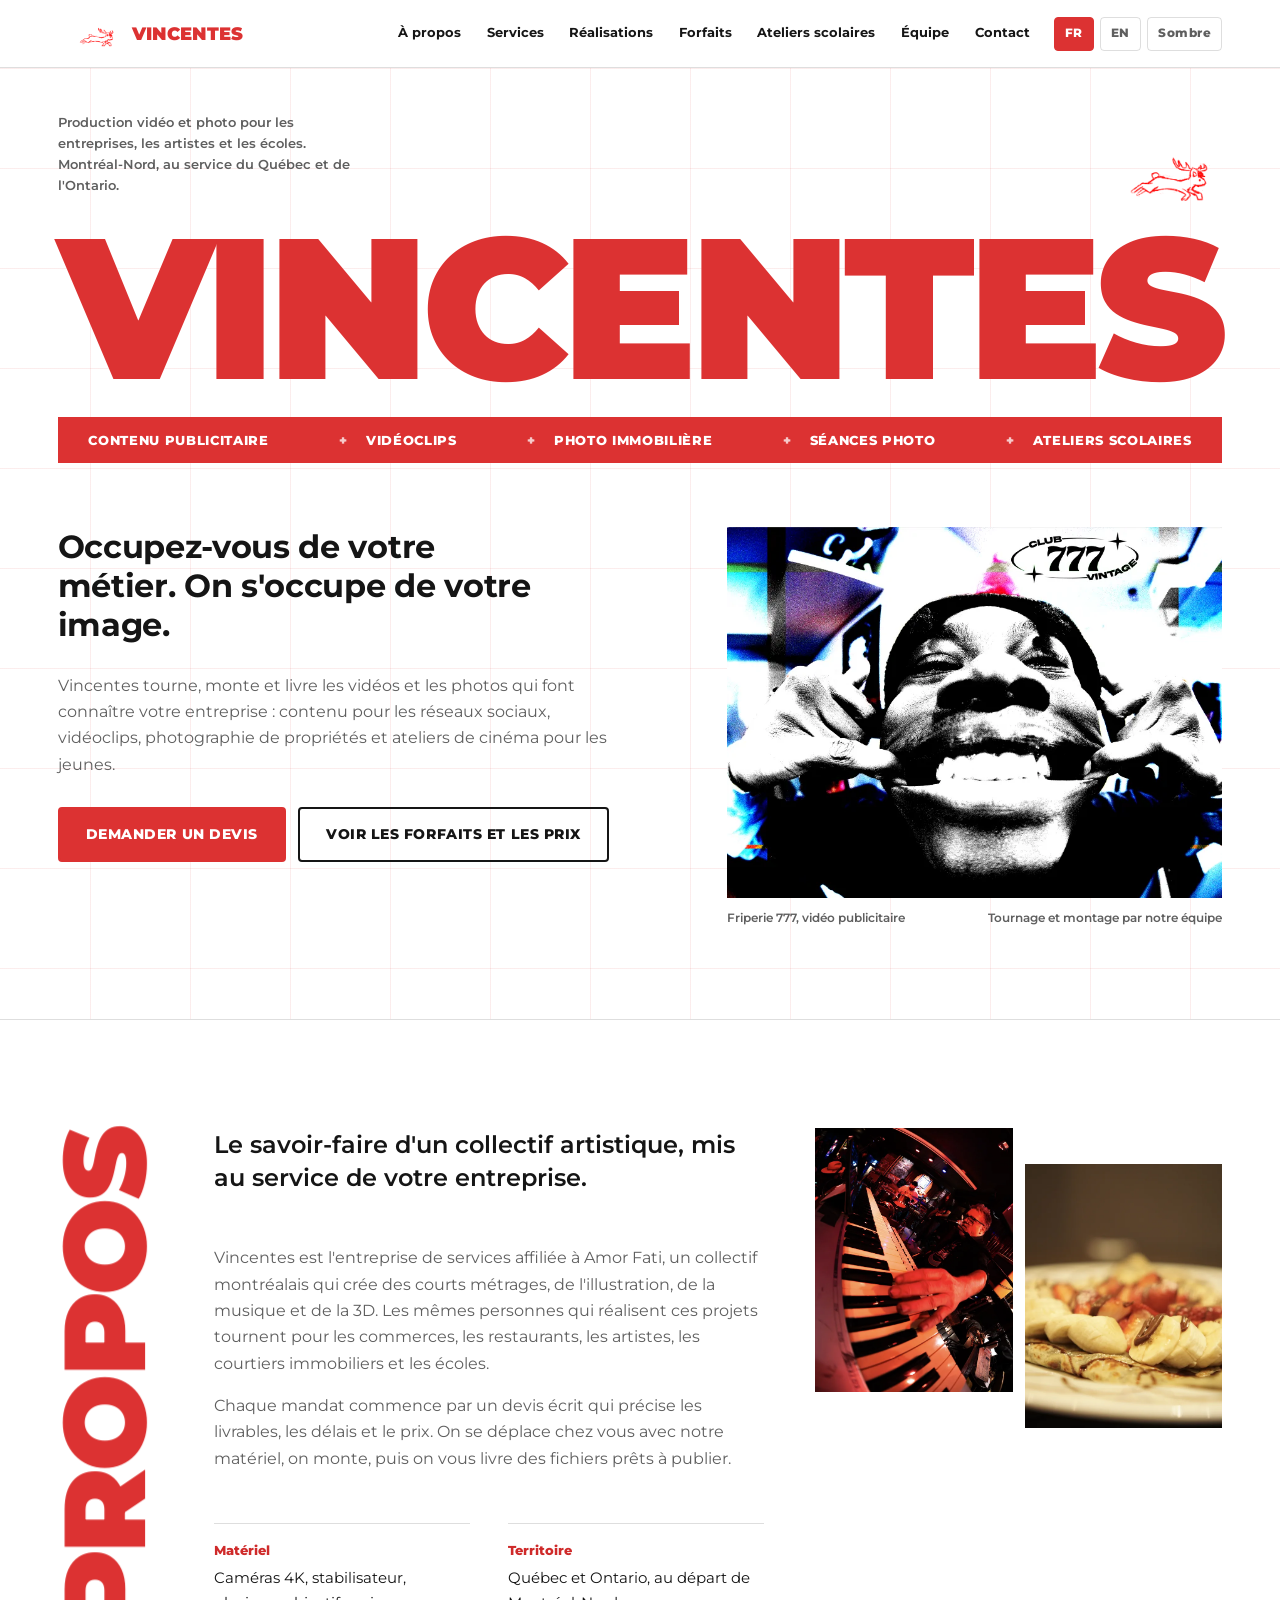
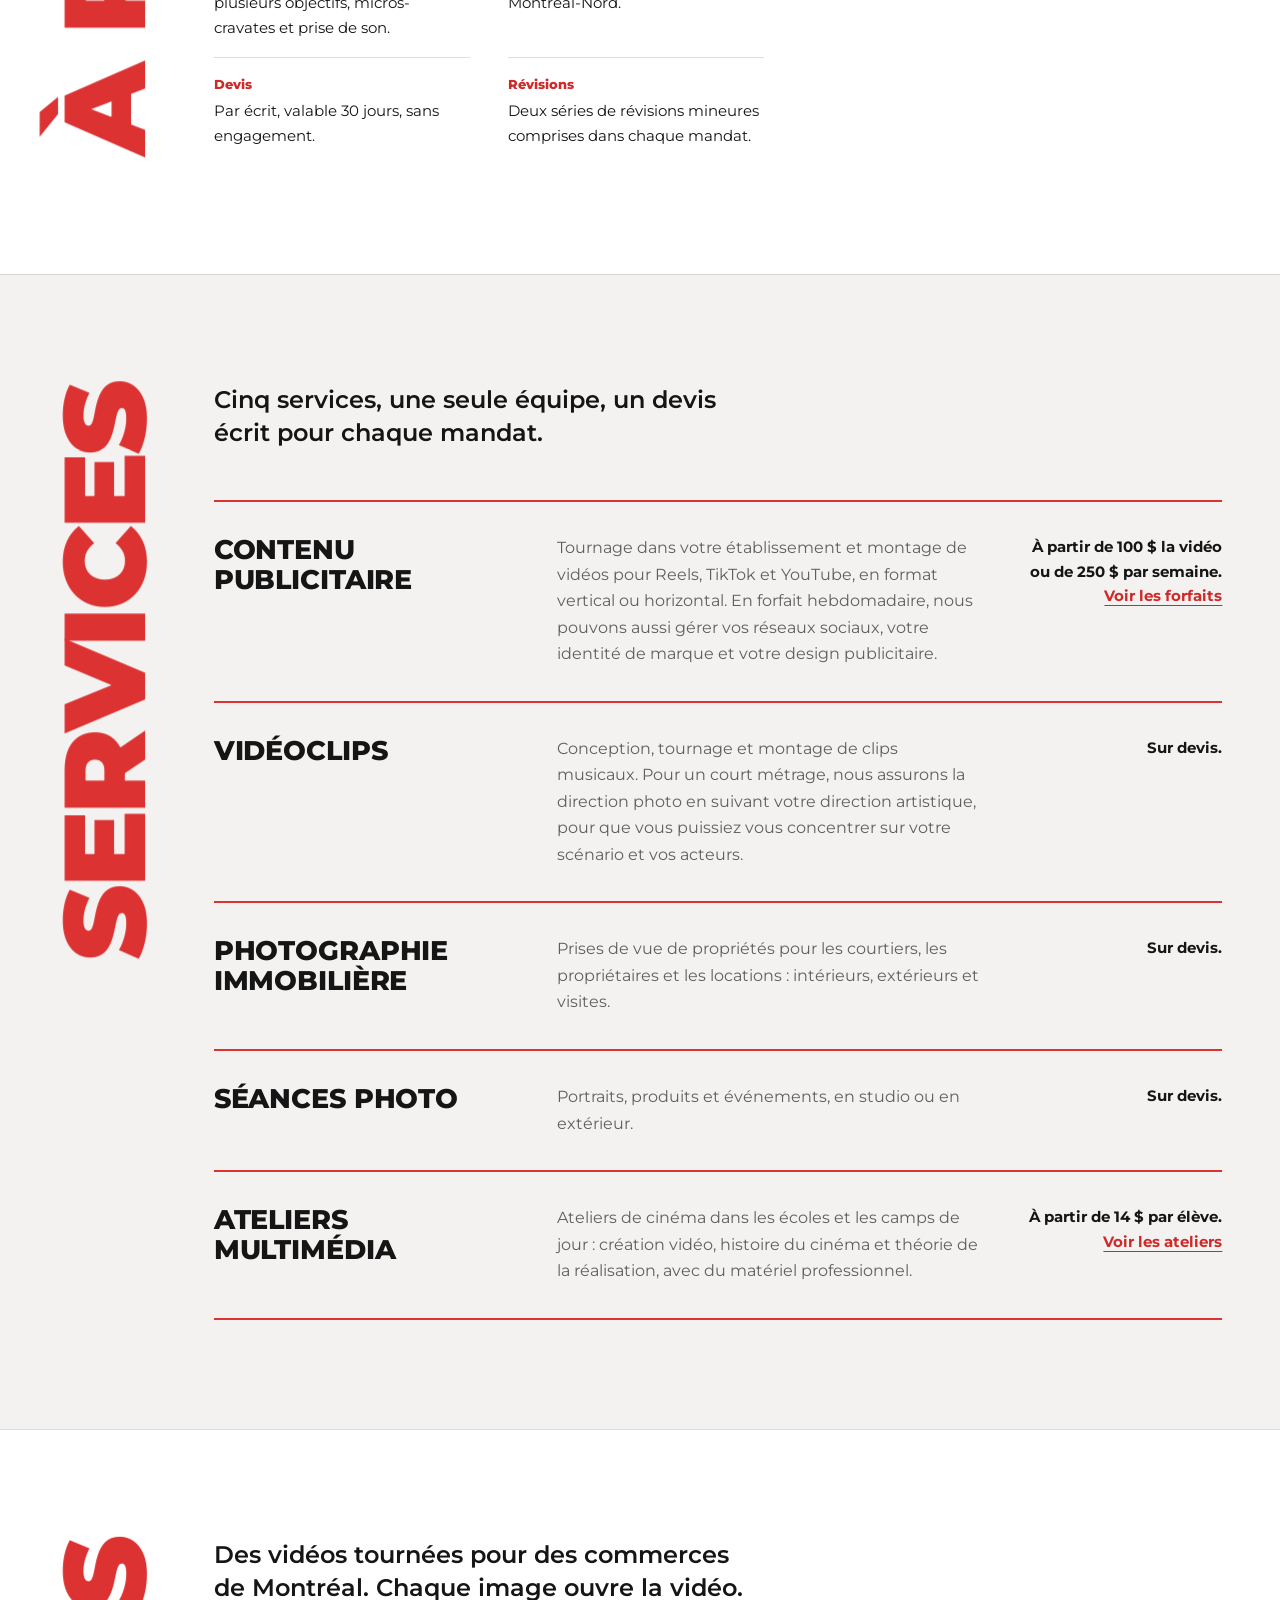
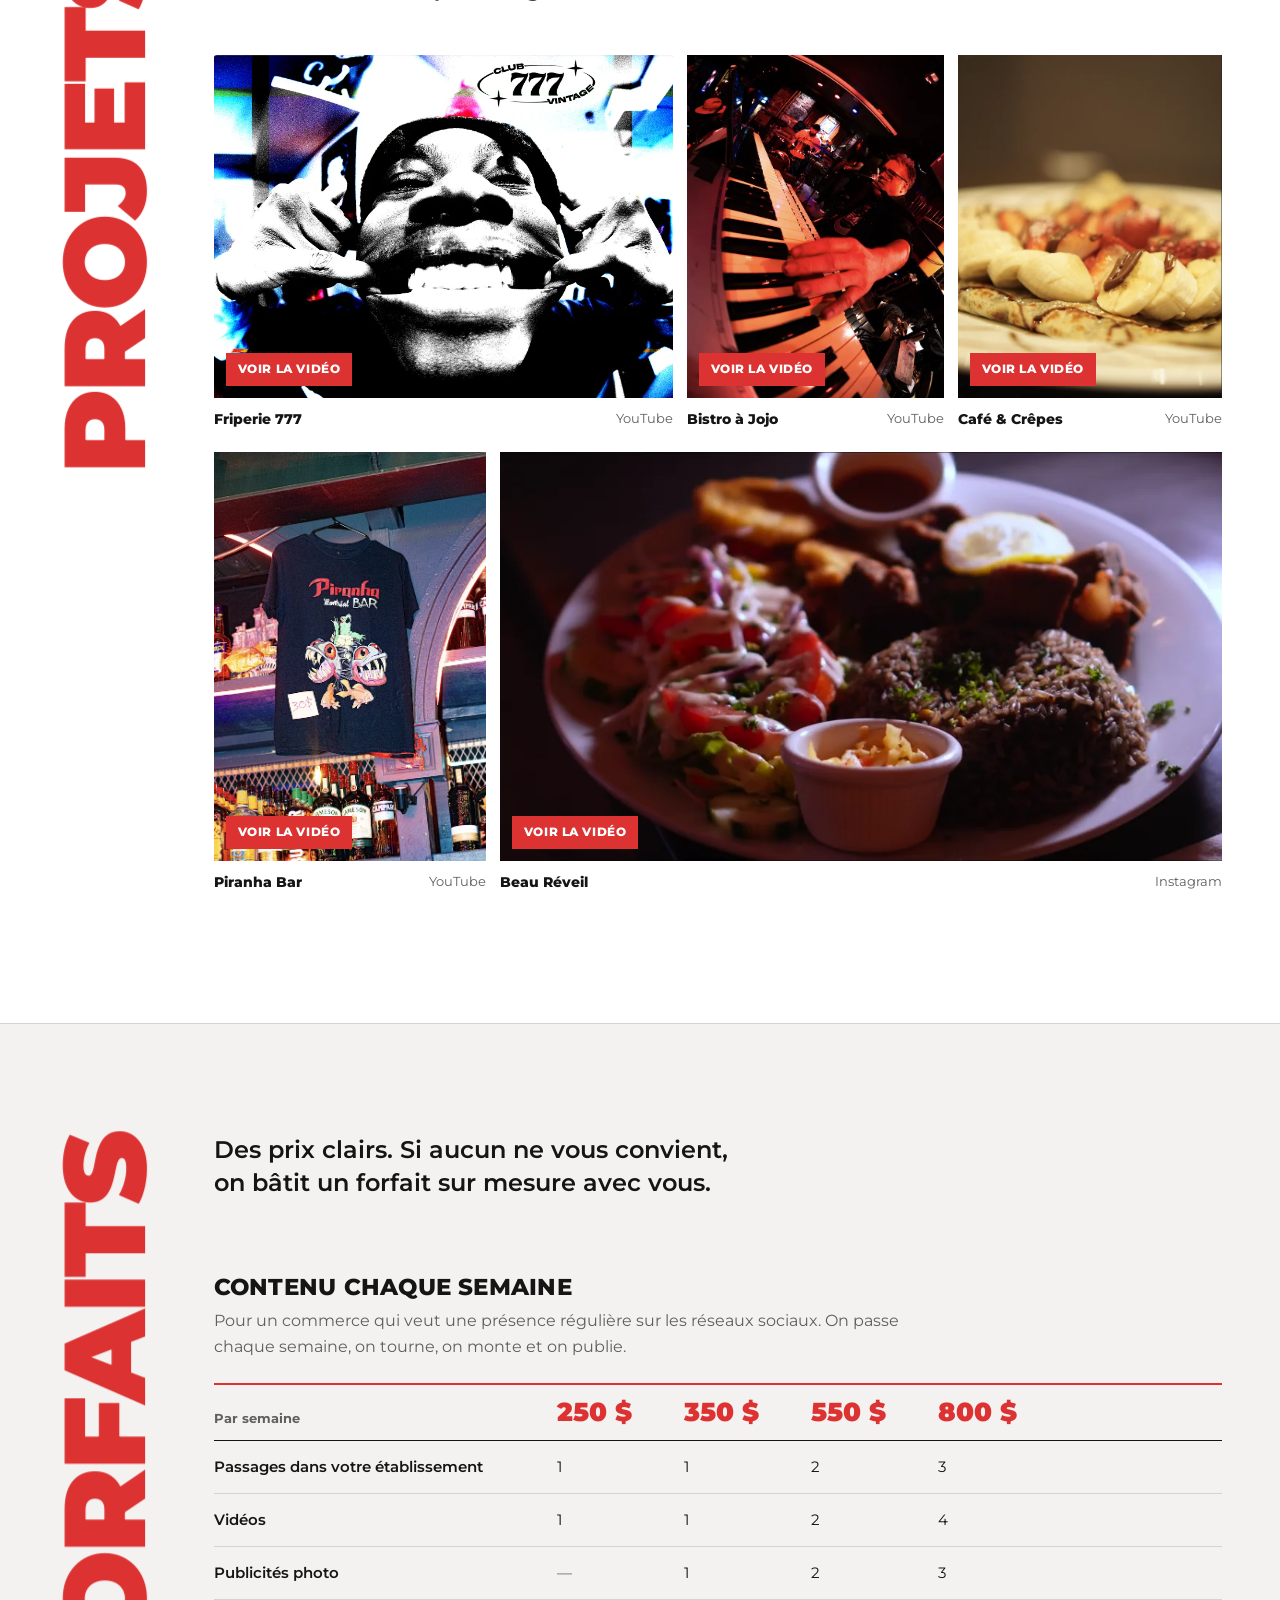
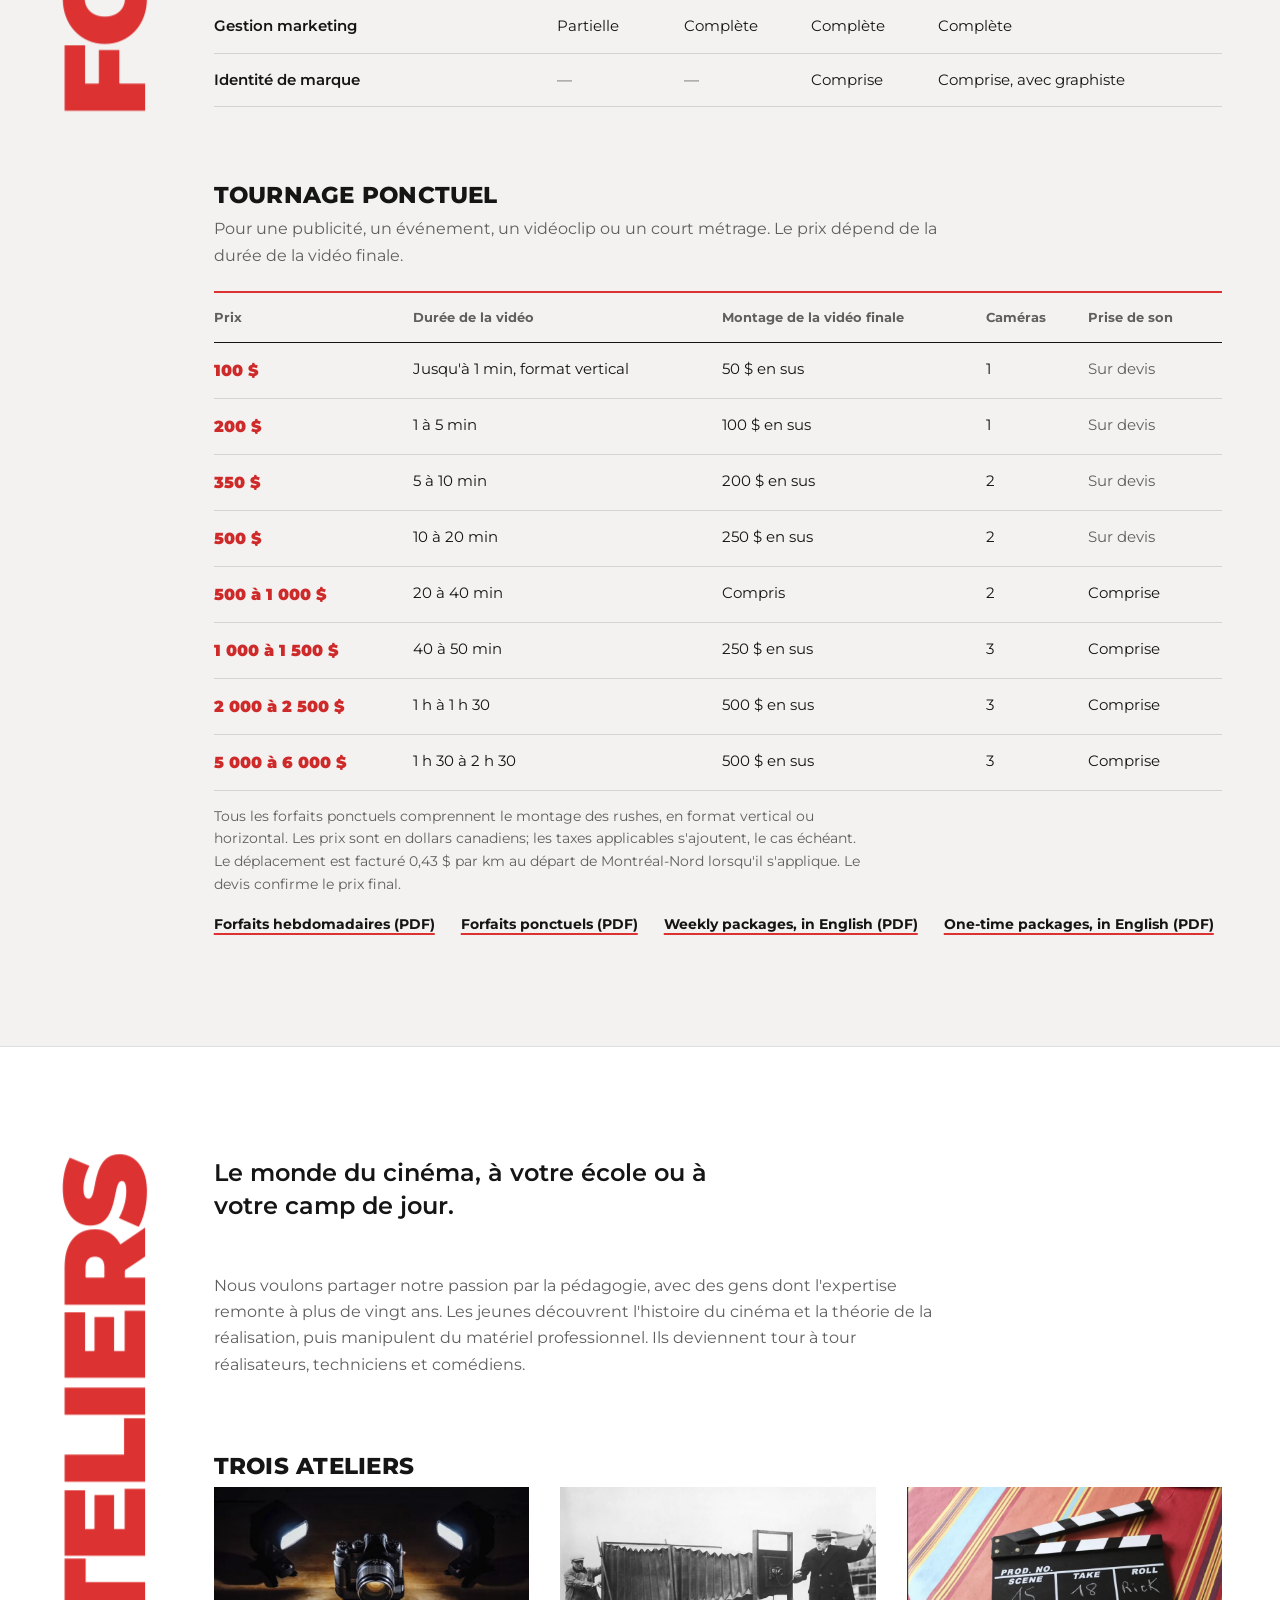
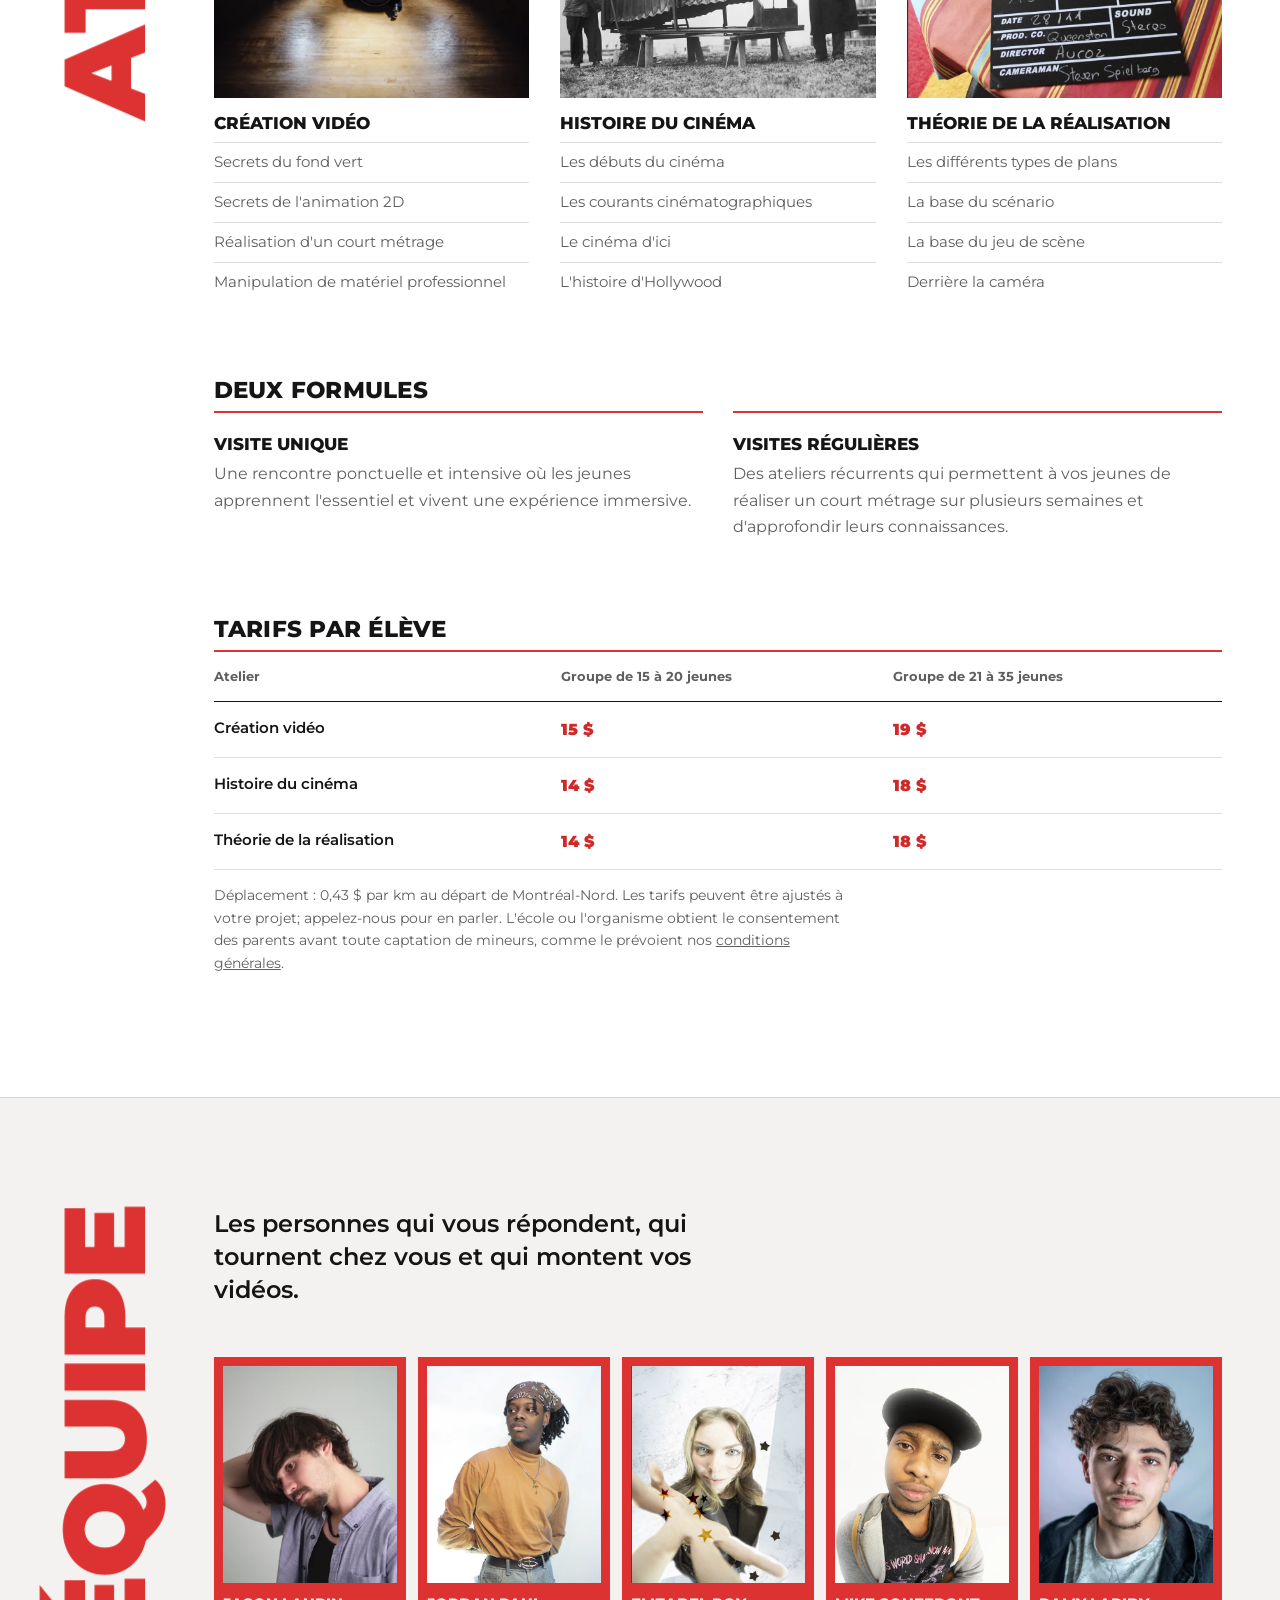
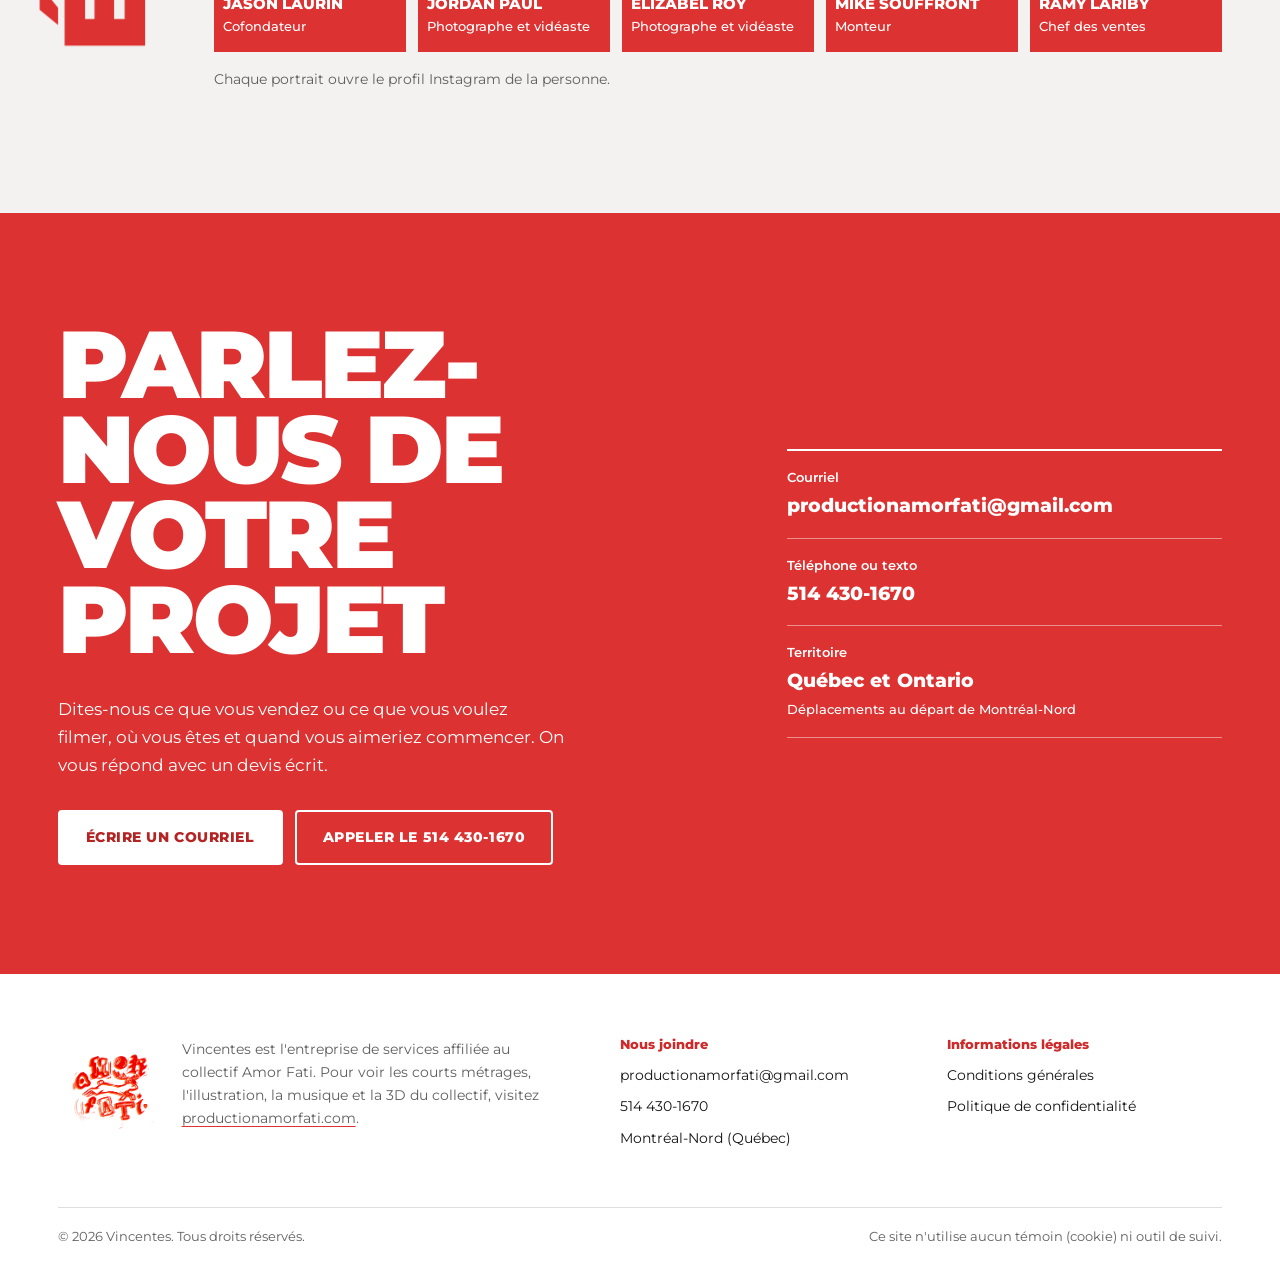
==== index.html @ 8f584259 "Site Vincentes : première version Co-Authored-By: Claude Sonnet 5 <noreply@anthropic.com> Claude-Ses" ====
<!DOCTYPE html>
<html lang="fr-CA">
<head>
    <meta charset="UTF-8">
    <meta name="viewport" content="width=device-width, initial-scale=1">
    <title data-en="Vincentes | Video and photo production for businesses and schools — Montréal">Vincentes | Production vidéo et photo pour entreprises et écoles — Montréal</title>
    <meta name="description" content="Vincentes produit du contenu publicitaire, des vidéoclips, de la photographie immobilière, des séances photo et des ateliers multimédia pour les écoles. Entreprise de services affiliée au collectif Amor Fati, à Montréal.">
    <meta name="author" content="Vincentes">
    <meta name="robots" content="index, follow">
    <meta name="theme-color" content="#dc3232">

    <!-- Aperçu lors des partages. À FAIRE une fois le domaine choisi : remplacer
         les chemins relatifs ci-dessous par des adresses complètes (https://votre-domaine/...)
         et ajouter <link rel="canonical">. -->
    <meta property="og:type" content="website">
    <meta property="og:site_name" content="Vincentes">
    <meta property="og:locale" content="fr_CA">
    <meta property="og:locale:alternate" content="en_CA">
    <meta property="og:title" content="Vincentes | Production vidéo et photo pour entreprises et écoles — Montréal">
    <meta property="og:description" content="Vincentes produit du contenu publicitaire, des vidéoclips, de la photographie immobilière, des séances photo et des ateliers multimédia pour les écoles. Entreprise de services affiliée au collectif Amor Fati, à Montréal.">
    <meta property="og:image" content="assets/img/og-vincentes.png">
    <meta property="og:image:width" content="1200">
    <meta property="og:image:height" content="630">
    <meta name="twitter:card" content="summary_large_image">

    <link rel="icon" type="image/png" href="assets/img/favicon.png">
    <link rel="apple-touch-icon" href="assets/img/apple-touch-icon.png">
    <link rel="stylesheet" href="assets/css/style.css">
    <script src="assets/js/main.js"></script>
    <script type="application/ld+json">
    {
      "@context": "https://schema.org",
      "@type": "LocalBusiness",
      "name": "Vincentes",
      "description": "Production vidéo et photo pour les entreprises, les artistes et les écoles : contenu publicitaire, vidéoclips, photographie immobilière, séances photo et ateliers multimédia.",
      "email": "productionamorfati@gmail.com",
      "telephone": "+1-514-430-1670",
      "address": { "@type": "PostalAddress", "addressLocality": "Montréal-Nord", "addressRegion": "QC", "addressCountry": "CA" },
      "areaServed": ["Québec", "Ontario"],
      "parentOrganization": { "@type": "Organization", "name": "Amor Fati", "url": "https://productionamorfati.com/" },
      "makesOffer": [
        { "@type": "Offer", "itemOffered": { "@type": "Service", "name": "Production de contenu publicitaire" } },
        { "@type": "Offer", "itemOffered": { "@type": "Service", "name": "Réalisation de vidéoclips" } },
        { "@type": "Offer", "itemOffered": { "@type": "Service", "name": "Photographie immobilière" } },
        { "@type": "Offer", "itemOffered": { "@type": "Service", "name": "Séances photo" } },
        { "@type": "Offer", "itemOffered": { "@type": "Service", "name": "Ateliers multimédia en milieu scolaire" } }
      ]
    }
    </script>
</head>
<body>
    <a class="skip" href="#contenu" data-en="Skip to content">Aller au contenu</a>

    <header class="site-header">
        <a class="brand" href="#accueil" aria-label="Vincentes — accueil">
            <img src="assets/img/jackalope.png" alt="" width="362" height="209">
            <span>Vincentes</span>
        </a>
        <nav class="site-nav" id="site-nav" aria-label="Navigation principale">
            <a href="#a-propos" data-en="About">À propos</a>
            <a href="#services" data-en="Services">Services</a>
            <a href="#projets" data-en="Work">Réalisations</a>
            <a href="#forfaits" data-en="Packages">Forfaits</a>
            <a href="#ateliers" data-en="School workshops">Ateliers scolaires</a>
            <a href="#equipe" data-en="Team">Équipe</a>
            <a href="#contact" data-en="Contact">Contact</a>
        </nav>
        <div class="tools">
            <button class="tool-btn" type="button" data-lang="fr" aria-pressed="true" aria-label="Français">FR</button>
            <button class="tool-btn" type="button" data-lang="en" aria-pressed="false" aria-label="English">EN</button>
            <button class="tool-btn" type="button" id="theme-btn" aria-pressed="false" data-en="Dark">Sombre</button>
            <button class="tool-btn menu-btn" type="button" id="menu-btn" aria-expanded="false" aria-controls="site-nav" data-en="Menu">Menu</button>
        </div>
    </header>

    <main id="contenu">

    <!-- ============================ ACCUEIL ============================ -->
    <section class="hero" id="accueil">
        <div class="hero-inner">
            <div class="hero-meta">
                <p data-en="Video and photo production for businesses, artists and schools. Montréal-Nord, serving Quebec and Ontario.">Production vidéo et photo pour les entreprises, les artistes et les écoles. Montréal-Nord, au service du Québec et de l'Ontario.</p>
                <img class="wordmark-jackalope" src="assets/img/jackalope.png" alt="" width="362" height="209" aria-hidden="true">
            </div>
            <h1 class="wordmark">Vincentes<span class="sr-only" data-en=" — video and photo production in Montréal"> — production vidéo et photo à Montréal</span></h1>
            <ul class="hero-strip on-red">
                <li><a href="#services" data-en="Ad content">Contenu publicitaire</a></li>
                <li><a href="#services" data-en="Music videos">Vidéoclips</a></li>
                <li><a href="#services" data-en="Real estate photo">Photo immobilière</a></li>
                <li><a href="#services" data-en="Photo shoots">Séances photo</a></li>
                <li><a href="#ateliers" data-en="School workshops">Ateliers scolaires</a></li>
            </ul>

            <div class="hero-body">
                <div>
                    <p class="lede" data-en="You run your business. We take care of how it looks.">Occupez-vous de votre métier. On s'occupe de votre image.</p>
                    <p class="hero-sub" data-en="Vincentes shoots, edits and delivers the videos and photos that get your business known: social media content, music videos, property photography and film workshops for young people.">Vincentes tourne, monte et livre les vidéos et les photos qui font connaître votre entreprise : contenu pour les réseaux sociaux, vidéoclips, photographie de propriétés et ateliers de cinéma pour les jeunes.</p>
                    <div class="actions">
                        <a class="btn" href="mailto:productionamorfati@gmail.com?subject=Demande%20de%20devis%20%E2%80%94%20Vincentes" data-en="Request a quote">Demander un devis</a>
                        <a class="btn ghost" href="#forfaits" data-en="See packages and prices">Voir les forfaits et les prix</a>
                    </div>
                </div>
                <figure class="hero-figure">
                    <img src="assets/img/clients/friperie-777.webp" alt="Image tirée de la vidéo tournée pour la Friperie 777 : un homme souriant en contre-plongée, traité en noir et blanc très contrasté" width="793" height="593">
                    <figcaption><span data-en="Friperie 777, ad video">Friperie 777, vidéo publicitaire</span><span data-en="Shot and edited by our team">Tournage et montage par notre équipe</span></figcaption>
                </figure>
            </div>
        </div>
    </section>

    <!-- ============================ À PROPOS ============================ -->
    <section class="band" id="a-propos">
        <div class="band-inner">
            <h2 class="rail-title" data-en="About">À propos</h2>
            <div class="band-content">
                <div class="about-grid">
                    <div>
                        <p class="band-intro" data-en="The service side of an art collective, working for your business.">Le savoir-faire d'un collectif artistique, mis au service de votre entreprise.</p>
                        <div class="prose">
                            <p data-en="Vincentes is the service company affiliated with Amor Fati, a Montréal collective that makes short films, illustration, music and 3D. The same people who direct those projects shoot for shops, restaurants, artists, real estate brokers and schools.">Vincentes est l'entreprise de services affiliée à Amor Fati, un collectif montréalais qui crée des courts métrages, de l'illustration, de la musique et de la 3D. Les mêmes personnes qui réalisent ces projets tournent pour les commerces, les restaurants, les artistes, les courtiers immobiliers et les écoles.</p>
                            <p data-en="Every job starts with a written quote that sets out the deliverables, the timeline and the price. We come to you with our own equipment, we edit, and we deliver files that are ready to publish.">Chaque mandat commence par un devis écrit qui précise les livrables, les délais et le prix. On se déplace chez vous avec notre matériel, on monte, puis on vous livre des fichiers prêts à publier.</p>
                        </div>
                        <dl class="facts">
                            <div><dt data-en="Equipment">Matériel</dt><dd data-en="4K cameras, gimbal stabilizer, a range of lenses, lavalier microphones and audio recording.">Caméras 4K, stabilisateur, plusieurs objectifs, micros-cravates et prise de son.</dd></div>
                            <div><dt data-en="Service area">Territoire</dt><dd data-en="Quebec and Ontario, travelling out of Montréal-Nord.">Québec et Ontario, au départ de Montréal-Nord.</dd></div>
                            <div><dt data-en="Quote">Devis</dt><dd data-en="In writing, valid for 30 days, with no obligation.">Par écrit, valable 30 jours, sans engagement.</dd></div>
                            <div><dt data-en="Revisions">Révisions</dt><dd data-en="Two rounds of minor revisions included in every job.">Deux séries de révisions mineures comprises dans chaque mandat.</dd></div>
                        </dl>
                    </div>
                    <div class="about-photos">
                        <img src="assets/img/clients/bistro-a-jojo.webp" alt="Pianiste en concert au Bistro à Jojo, photographié au grand-angle sous un éclairage rouge" width="663" height="885" loading="lazy">
                        <img src="assets/img/clients/cafe-et-crepes.webp" alt="Crêpe aux fraises et aux bananes servie chez Café et Crêpes" width="667" height="864" loading="lazy">
                    </div>
                </div>
            </div>
        </div>
    </section>

    <!-- ============================ SERVICES ============================ -->
    <section class="band tinted" id="services">
        <div class="band-inner">
            <h2 class="rail-title" data-en="Services">Services</h2>
            <div class="band-content">
                <p class="band-intro" data-en="Five services, one team, one written quote per job.">Cinq services, une seule équipe, un devis écrit pour chaque mandat.</p>
                <ul class="service-list">
                    <li class="service">
                        <h3 data-en="Ad content">Contenu publicitaire</h3>
                        <p data-en="We shoot in your business and edit videos for Reels, TikTok and YouTube, in vertical or horizontal format. With a weekly package, we can also manage your social media, your brand identity and your ad design.">Tournage dans votre établissement et montage de vidéos pour Reels, TikTok et YouTube, en format vertical ou horizontal. En forfait hebdomadaire, nous pouvons aussi gérer vos réseaux sociaux, votre identité de marque et votre design publicitaire.</p>
                        <p class="price"><span data-en="From $100 per video or $250 per week.">À partir de 100 $ la vidéo ou de 250 $ par semaine.</span><br><a href="#forfaits" data-en="See packages">Voir les forfaits</a></p>
                    </li>
                    <li class="service">
                        <h3 data-en="Music videos">Vidéoclips</h3>
                        <p data-en="Concept, shooting and editing of music videos. For a short film, we handle the cinematography and follow your artistic direction, so you can focus on your script and your actors.">Conception, tournage et montage de clips musicaux. Pour un court métrage, nous assurons la direction photo en suivant votre direction artistique, pour que vous puissiez vous concentrer sur votre scénario et vos acteurs.</p>
                        <p class="price" data-en="By quote.">Sur devis.</p>
                    </li>
                    <li class="service">
                        <h3 data-en="Real estate photography">Photographie immobilière</h3>
                        <p data-en="Photos of properties for brokers, owners and rentals: interiors, exteriors and walkthroughs.">Prises de vue de propriétés pour les courtiers, les propriétaires et les locations : intérieurs, extérieurs et visites.</p>
                        <p class="price" data-en="By quote.">Sur devis.</p>
                    </li>
                    <li class="service">
                        <h3 data-en="Photo shoots">Séances photo</h3>
                        <p data-en="Portraits, products and events, in a studio or outdoors.">Portraits, produits et événements, en studio ou en extérieur.</p>
                        <p class="price" data-en="By quote.">Sur devis.</p>
                    </li>
                    <li class="service">
                        <h3 data-en="Multimedia workshops">Ateliers multimédia</h3>
                        <p data-en="Film workshops in schools and day camps: video creation, film history and directing theory, with professional equipment.">Ateliers de cinéma dans les écoles et les camps de jour : création vidéo, histoire du cinéma et théorie de la réalisation, avec du matériel professionnel.</p>
                        <p class="price"><span data-en="From $14 per student.">À partir de 14 $ par élève.</span><br><a href="#ateliers" data-en="See workshops">Voir les ateliers</a></p>
                    </li>
                </ul>
            </div>
        </div>
    </section>

    <!-- ============================ RÉALISATIONS ============================ -->
    <section class="band" id="projets">
        <div class="band-inner">
            <h2 class="rail-title" data-en="Work">Projets</h2>
            <div class="band-content">
                <p class="band-intro" data-en="Videos shot for Montréal businesses. Each image opens the video.">Des vidéos tournées pour des commerces de Montréal. Chaque image ouvre la vidéo.</p>
                <div class="work-row">
                    <a class="work wide" style="--ar:1.337" href="https://www.youtube.com/shorts/ZappL48qgbQ" target="_blank" rel="noopener">
                        <div class="work-img"><img src="assets/img/clients/friperie-777.webp" alt="Friperie 777 : portrait en contre-plongée, noir et blanc contrasté" loading="lazy"><span class="work-play" data-en="Watch the video">Voir la vidéo</span></div>
                        <div class="work-cap"><strong>Friperie 777</strong><span>YouTube</span></div>
                    </a>
                    <a class="work" style="--ar:0.749" href="https://www.youtube.com/shorts/lZZNtsFhsY4" target="_blank" rel="noopener">
                        <div class="work-img"><img src="assets/img/clients/bistro-a-jojo.webp" alt="Bistro à Jojo : pianiste sur scène" loading="lazy"><span class="work-play" data-en="Watch the video">Voir la vidéo</span></div>
                        <div class="work-cap"><strong>Bistro à Jojo</strong><span>YouTube</span></div>
                    </a>
                    <a class="work" style="--ar:0.772" href="https://www.youtube.com/watch?v=5gc4kjuLFOo" target="_blank" rel="noopener">
                        <div class="work-img"><img src="assets/img/clients/cafe-et-crepes.webp" alt="Café et Crêpes : crêpe aux fruits" loading="lazy"><span class="work-play" data-en="Watch the video">Voir la vidéo</span></div>
                        <div class="work-cap"><strong>Café &amp; Crêpes</strong><span>YouTube</span></div>
                    </a>
                </div>
                <div class="work-row">
                    <a class="work" style="--ar:0.666" href="https://www.youtube.com/shorts/1hRdDMp_rv4" target="_blank" rel="noopener">
                        <div class="work-img"><img src="assets/img/clients/piranha-bar.webp" alt="Piranha Bar : t-shirt du bar suspendu au-dessus des bouteilles" loading="lazy"><span class="work-play" data-en="Watch the video">Voir la vidéo</span></div>
                        <div class="work-cap"><strong>Piranha Bar</strong><span>YouTube</span></div>
                    </a>
                    <a class="work" style="--ar:1.769" href="https://www.instagram.com/reel/DYiwM9euzUq/" target="_blank" rel="noopener">
                        <div class="work-img"><img src="assets/img/clients/beau-reveil.webp" alt="Beau Réveil : assiette de déjeuner garnie" loading="lazy"><span class="work-play" data-en="Watch the video">Voir la vidéo</span></div>
                        <div class="work-cap"><strong>Beau Réveil</strong><span>Instagram</span></div>
                    </a>
                </div>
            </div>
        </div>
    </section>

    <!-- ============================ FORFAITS ============================ -->
    <section class="band tinted" id="forfaits">
        <div class="band-inner">
            <h2 class="rail-title" data-en="Packages">Forfaits</h2>
            <div class="band-content">
                <p class="band-intro" data-en="Clear prices. If none of these fits, we build a custom package with you.">Des prix clairs. Si aucun ne vous convient, on bâtit un forfait sur mesure avec vous.</p>

                <h3 class="sub-title" data-en="Weekly content">Contenu chaque semaine</h3>
                <p class="sub-lead" data-en="For a business that wants a steady presence on social media. We come by every week, shoot, edit and publish.">Pour un commerce qui veut une présence régulière sur les réseaux sociaux. On passe chaque semaine, on tourne, on monte et on publie.</p>
                <div class="table-wrap" tabindex="0" role="region" aria-label="Forfaits hebdomadaires">
                    <table class="plans">
                        <thead>
                            <tr>
                                <th scope="col" data-en="Per week">Par semaine</th>
                                <th scope="col">250 $</th>
                                <th scope="col">350 $</th>
                                <th scope="col">550 $</th>
                                <th scope="col">800 $</th>
                            </tr>
                        </thead>
                        <tbody>
                            <tr><th scope="row" data-en="Visits to your business">Passages dans votre établissement</th><td>1</td><td>1</td><td>2</td><td>3</td></tr>
                            <tr><th scope="row" data-en="Videos">Vidéos</th><td>1</td><td>1</td><td>2</td><td>4</td></tr>
                            <tr><th scope="row" data-en="Photo ads">Publicités photo</th><td class="none">—</td><td>1</td><td>2</td><td>3</td></tr>
                            <tr><th scope="row" data-en="Marketing management">Gestion marketing</th><td data-en="Partial">Partielle</td><td data-en="Full">Complète</td><td data-en="Full">Complète</td><td data-en="Full">Complète</td></tr>
                            <tr><th scope="row" data-en="Brand identity">Identité de marque</th><td class="none">—</td><td class="none">—</td><td data-en="Included">Comprise</td><td data-en="Included, with a graphic designer">Comprise, avec graphiste</td></tr>
                        </tbody>
                    </table>
                </div>

                <h3 class="sub-title" data-en="One-time shoot">Tournage ponctuel</h3>
                <p class="sub-lead" data-en="For an ad, an event, a music video or a short film. The price depends on the length of the final video.">Pour une publicité, un événement, un vidéoclip ou un court métrage. Le prix dépend de la durée de la vidéo finale.</p>
                <div class="table-wrap" tabindex="0" role="region" aria-label="Forfaits de tournage ponctuel">
                    <table>
                        <thead>
                            <tr>
                                <th scope="col" data-en="Price">Prix</th>
                                <th scope="col" data-en="Length of the video">Durée de la vidéo</th>
                                <th scope="col" data-en="Editing of the final video">Montage de la vidéo finale</th>
                                <th scope="col" data-en="Cameras">Caméras</th>
                                <th scope="col" data-en="Sound recording">Prise de son</th>
                            </tr>
                        </thead>
                        <tbody>
                            <tr><th scope="row" class="amount">100 $</th><td data-en="Up to 1 min, vertical">Jusqu'à 1 min, format vertical</td><td data-en="Add $50">50 $ en sus</td><td>1</td><td class="none" data-en="By quote">Sur devis</td></tr>
                            <tr><th scope="row" class="amount">200 $</th><td data-en="1 to 5 min">1 à 5 min</td><td data-en="Add $100">100 $ en sus</td><td>1</td><td class="none" data-en="By quote">Sur devis</td></tr>
                            <tr><th scope="row" class="amount">350 $</th><td data-en="5 to 10 min">5 à 10 min</td><td data-en="Add $200">200 $ en sus</td><td>2</td><td class="none" data-en="By quote">Sur devis</td></tr>
                            <tr><th scope="row" class="amount">500 $</th><td data-en="10 to 20 min">10 à 20 min</td><td data-en="Add $250">250 $ en sus</td><td>2</td><td class="none" data-en="By quote">Sur devis</td></tr>
                            <tr><th scope="row" class="amount" data-en="$500 to $1,000">500 à 1 000 $</th><td data-en="20 to 40 min">20 à 40 min</td><td data-en="Included">Compris</td><td>2</td><td data-en="Included">Comprise</td></tr>
                            <tr><th scope="row" class="amount" data-en="$1,000 to $1,500">1 000 à 1 500 $</th><td data-en="40 to 50 min">40 à 50 min</td><td data-en="Add $250">250 $ en sus</td><td>3</td><td data-en="Included">Comprise</td></tr>
                            <tr><th scope="row" class="amount" data-en="$2,000 to $2,500">2 000 à 2 500 $</th><td data-en="1 h to 1 h 30">1 h à 1 h 30</td><td data-en="Add $500">500 $ en sus</td><td>3</td><td data-en="Included">Comprise</td></tr>
                            <tr><th scope="row" class="amount" data-en="$5,000 to $6,000">5 000 à 6 000 $</th><td data-en="1 h 30 to 2 h 30">1 h 30 à 2 h 30</td><td data-en="Add $500">500 $ en sus</td><td>3</td><td data-en="Included">Comprise</td></tr>
                        </tbody>
                    </table>
                </div>
                <p class="note" data-en="Every one-time package includes editing of the rushes, in vertical or horizontal format. Prices are in Canadian dollars; applicable taxes are extra. Travel is billed at $0.43 per km from Montréal-Nord when it applies. The quote confirms the final price.">Tous les forfaits ponctuels comprennent le montage des rushes, en format vertical ou horizontal. Les prix sont en dollars canadiens; les taxes applicables s'ajoutent, le cas échéant. Le déplacement est facturé 0,43 $ par km au départ de Montréal-Nord lorsqu'il s'applique. Le devis confirme le prix final.</p>
                <ul class="pdf-links">
                    <li><a href="assets/pdf/forfait-long.pdf" target="_blank" rel="noopener" data-en="Weekly packages, in French (PDF)">Forfaits hebdomadaires (PDF)</a></li>
                    <li><a href="assets/pdf/forfait-unique.pdf" target="_blank" rel="noopener" data-en="One-time packages, in French (PDF)">Forfaits ponctuels (PDF)</a></li>
                    <li><a href="assets/pdf/forfaitlongenglish.pdf" target="_blank" rel="noopener" lang="en">Weekly packages, in English (PDF)</a></li>
                    <li><a href="assets/pdf/forfaitcontratuniqueenglish.pdf" target="_blank" rel="noopener" lang="en">One-time packages, in English (PDF)</a></li>
                </ul>
            </div>
        </div>
    </section>

    <!-- ============================ ATELIERS ============================ -->
    <section class="band" id="ateliers">
        <div class="band-inner">
            <h2 class="rail-title" data-en="Workshops">Ateliers</h2>
            <div class="band-content">
                <p class="band-intro" data-en="The world of film, at your school or day camp.">Le monde du cinéma, à votre école ou à votre camp de jour.</p>
                <div class="prose">
                    <p data-en="We want to share our passion through teaching, alongside people whose experience goes back more than twenty years. Students explore film history and directing theory, then handle professional equipment. They take turns being directors, technicians and actors.">Nous voulons partager notre passion par la pédagogie, avec des gens dont l'expertise remonte à plus de vingt ans. Les jeunes découvrent l'histoire du cinéma et la théorie de la réalisation, puis manipulent du matériel professionnel. Ils deviennent tour à tour réalisateurs, techniciens et comédiens.</p>
                </div>

                <h3 class="sub-title" data-en="Three workshops">Trois ateliers</h3>
                <div class="workshops">
                    <div class="workshop">
                        <img src="assets/img/ateliers/atelier-creation-video.webp" alt="Appareil photo encadré de deux flashs de studio" width="900" height="606" loading="lazy">
                        <h4 data-en="Video creation">Création vidéo</h4>
                        <ul>
                            <li data-en="Green screen secrets">Secrets du fond vert</li>
                            <li data-en="2D animation secrets">Secrets de l'animation 2D</li>
                            <li data-en="Making a short film">Réalisation d'un court métrage</li>
                            <li data-en="Handling professional equipment">Manipulation de matériel professionnel</li>
                        </ul>
                    </div>
                    <div class="workshop">
                        <img src="assets/img/ateliers/atelier-histoire-cinema.webp" alt="Chambre photographique géante manipulée par deux hommes, archive en noir et blanc" width="900" height="648" loading="lazy">
                        <h4 data-en="Film history">Histoire du cinéma</h4>
                        <ul>
                            <li data-en="The early days of cinema">Les débuts du cinéma</li>
                            <li data-en="Film movements">Les courants cinématographiques</li>
                            <li data-en="Our local film history">Le cinéma d'ici</li>
                            <li data-en="The story of Hollywood">L'histoire d'Hollywood</li>
                        </ul>
                    </div>
                    <div class="workshop">
                        <img src="assets/img/ateliers/atelier-realisation.webp" alt="Claquette de tournage posée sur une nappe rayée" width="900" height="602" loading="lazy">
                        <h4 data-en="Directing theory">Théorie de la réalisation</h4>
                        <ul>
                            <li data-en="The different types of shots">Les différents types de plans</li>
                            <li data-en="Screenwriting basics">La base du scénario</li>
                            <li data-en="Acting basics">La base du jeu de scène</li>
                            <li data-en="Behind the camera">Derrière la caméra</li>
                        </ul>
                    </div>
                </div>

                <h3 class="sub-title" data-en="Two formats">Deux formules</h3>
                <div class="formulas">
                    <div class="formula">
                        <h4 data-en="One-time visit">Visite unique</h4>
                        <p data-en="A single, intensive session where students learn the essentials and live an immersive experience.">Une rencontre ponctuelle et intensive où les jeunes apprennent l'essentiel et vivent une expérience immersive.</p>
                    </div>
                    <div class="formula">
                        <h4 data-en="Regular visits">Visites régulières</h4>
                        <p data-en="Recurring workshops that let your students make a short film over several weeks and deepen what they learn.">Des ateliers récurrents qui permettent à vos jeunes de réaliser un court métrage sur plusieurs semaines et d'approfondir leurs connaissances.</p>
                    </div>
                </div>

                <h3 class="sub-title" data-en="Rates per student">Tarifs par élève</h3>
                <div class="table-wrap" tabindex="0" role="region" aria-label="Tarifs des ateliers">
                    <table>
                        <thead>
                            <tr>
                                <th scope="col" data-en="Workshop">Atelier</th>
                                <th scope="col" data-en="Group of 15 to 20">Groupe de 15 à 20 jeunes</th>
                                <th scope="col" data-en="Group of 21 to 35">Groupe de 21 à 35 jeunes</th>
                            </tr>
                        </thead>
                        <tbody>
                            <tr><th scope="row" data-en="Video creation">Création vidéo</th><td class="amount">15 $</td><td class="amount">19 $</td></tr>
                            <tr><th scope="row" data-en="Film history">Histoire du cinéma</th><td class="amount">14 $</td><td class="amount">18 $</td></tr>
                            <tr><th scope="row" data-en="Directing theory">Théorie de la réalisation</th><td class="amount">14 $</td><td class="amount">18 $</td></tr>
                        </tbody>
                    </table>
                </div>
                <p class="note" data-en="Travel: $0.43 per km from Montréal-Nord. Rates can be adjusted to your project; call us to talk about it. The school or organization obtains parental consent before any filming of minors, as set out in our <a href='conditions.html#cg-ateliers'>terms and conditions</a>.">Déplacement : 0,43 $ par km au départ de Montréal-Nord. Les tarifs peuvent être ajustés à votre projet; appelez-nous pour en parler. L'école ou l'organisme obtient le consentement des parents avant toute captation de mineurs, comme le prévoient nos <a href="conditions.html#cg-ateliers">conditions générales</a>.</p>
            </div>
        </div>
    </section>

    <!-- ============================ ÉQUIPE ============================ -->
    <section class="band tinted" id="equipe">
        <div class="band-inner">
            <h2 class="rail-title" data-en="Team">Équipe</h2>
            <div class="band-content">
                <p class="band-intro" data-en="The people who answer you, shoot at your place and edit your videos.">Les personnes qui vous répondent, qui tournent chez vous et qui montent vos vidéos.</p>
                <div class="team">
                    <a class="member" href="https://www.instagram.com/jason_s_draw/" target="_blank" rel="noopener">
                        <img src="assets/img/equipe/jason.webp" alt="Portrait de Jason Laurin" width="512" height="722" loading="lazy">
                        <span class="member-name">Jason Laurin</span>
                        <span class="member-role" data-en="Co-founder">Cofondateur</span>
                    </a>
                    <a class="member" href="https://www.instagram.com/yacancallmejo/" target="_blank" rel="noopener">
                        <img src="assets/img/equipe/jordan.webp" alt="Portrait de Jordan Paul" width="544" height="723" loading="lazy">
                        <span class="member-name">Jordan Paul</span>
                        <span class="member-role" data-en="Photographer and videographer">Photographe et vidéaste</span>
                    </a>
                    <a class="member" href="https://www.instagram.com/true._ivy" target="_blank" rel="noopener">
                        <img src="assets/img/equipe/elizabel.webp" alt="Portrait de Elizabel Roy" width="502" height="665" loading="lazy">
                        <span class="member-name">Elizabel Roy</span>
                        <span class="member-role" data-en="Photographer and videographer">Photographe et vidéaste</span>
                    </a>
                    <a class="member" href="https://www.instagram.com/mikeolivier_/" target="_blank" rel="noopener">
                        <img src="assets/img/equipe/mike.webp" alt="Portrait de Mike Souffront" width="541" height="723" loading="lazy">
                        <span class="member-name">Mike Souffront</span>
                        <span class="member-role" data-en="Editor">Monteur</span>
                    </a>
                    <a class="member" href="https://www.instagram.com/roramy_213/" target="_blank" rel="noopener">
                        <img src="assets/img/equipe/ramy.webp" alt="Portrait de Ramy Lariby" width="470" height="626" loading="lazy">
                        <span class="member-name">Ramy Lariby</span>
                        <span class="member-role" data-en="Head of sales">Chef des ventes</span>
                    </a>
                </div>
                <p class="note" style="margin-top:16px" data-en="Each portrait opens that person's Instagram profile.">Chaque portrait ouvre le profil Instagram de la personne.</p>
            </div>
        </div>
    </section>

    <!-- ============================ CONTACT ============================ -->
    <section class="contact on-red" id="contact">
        <div class="contact-inner">
            <div>
                <h2 data-en="Tell us about your project">Parlez-nous de votre projet</h2>
                <p class="contact-lead" data-en="Tell us what you sell or what you want to film, where you are and when you'd like to start. We reply with a written quote.">Dites-nous ce que vous vendez ou ce que vous voulez filmer, où vous êtes et quand vous aimeriez commencer. On vous répond avec un devis écrit.</p>
                <div class="actions">
                    <a class="btn" href="mailto:productionamorfati@gmail.com?subject=Demande%20de%20devis%20%E2%80%94%20Vincentes" data-en="Write an email">Écrire un courriel</a>
                    <a class="btn ghost" href="tel:+15144301670" data-en="Call 514 430-1670">Appeler le 514 430-1670</a>
                </div>
            </div>
            <dl class="contact-card">
                <div><dt data-en="Email">Courriel</dt><dd><a href="mailto:productionamorfati@gmail.com">productionamorfati@gmail.com</a></dd></div>
                <div><dt data-en="Phone or text">Téléphone ou texto</dt><dd><a href="tel:+15144301670">514 430-1670</a></dd></div>
                <div><dt data-en="Service area">Territoire</dt><dd><span data-en="Quebec and Ontario">Québec et Ontario</span><small data-en="Travelling out of Montréal-Nord">Déplacements au départ de Montréal-Nord</small></dd></div>
            </dl>
        </div>
    </section>

    </main>

    <footer class="site-footer">
        <div class="footer-inner">
            <div class="footer-brand">
                <img src="assets/img/logo-amorfati.webp" alt="Logo d'Amor Fati" width="480" height="474" loading="lazy">
                <p data-en="Vincentes is the service company affiliated with the Amor Fati collective. To see the collective's short films, illustration, music and 3D work, visit <a href='https://productionamorfati.com' target='_blank' rel='noopener'>productionamorfati.com</a>.">Vincentes est l'entreprise de services affiliée au collectif Amor Fati. Pour voir les courts métrages, l'illustration, la musique et la 3D du collectif, visitez <a href="https://productionamorfati.com" target="_blank" rel="noopener">productionamorfati.com</a>.</p>
            </div>
            <div class="footer-col">
                <h2 data-en="Contact">Nous joindre</h2>
                <ul>
                    <li><a href="mailto:productionamorfati@gmail.com">productionamorfati@gmail.com</a></li>
                    <li><a href="tel:+15144301670">514 430-1670</a></li>
                    <li data-en="Montréal-Nord, Quebec">Montréal-Nord (Québec)</li>
                </ul>
            </div>
            <div class="footer-col">
                <h2 data-en="Legal">Informations légales</h2>
                <ul>
                    <li><a href="conditions.html" data-en="Terms and conditions">Conditions générales</a></li>
                    <li><a href="confidentialite.html" data-en="Privacy policy">Politique de confidentialité</a></li>
                </ul>
            </div>
        </div>
        <div class="footer-legal">
            <p>&copy; <span id="year">2026</span> Vincentes. <span data-en="All rights reserved.">Tous droits réservés.</span></p>
            <p data-en="This site uses no cookies and no tracking tools.">Ce site n'utilise aucun témoin (cookie) ni outil de suivi.</p>
        </div>
    </footer>
</body>
</html>
---- assets/css/style.css ----
/* ==========================================================================
   Vincentes — feuille de style
   Couleurs et police reprises du portfolio Amor Fati (rouge #dc3232, Montserrat),
   dans un registre plus sobre.
   ========================================================================== */

/* --- Police hébergée localement (aucune requête vers un tiers) --- */
@font-face {
    font-family: "Montserrat";
    font-style: normal;
    font-weight: 100 900;
    font-display: swap;
    src: url("../fonts/montserrat-latin-ext-wght-normal.woff2") format("woff2-variations");
    unicode-range: U+0100-02BA, U+02BD-02C5, U+02C7-02CC, U+02CE-02D7, U+02DD-02FF, U+0304, U+0308, U+0329, U+1D00-1DBF, U+1E00-1E9F, U+1EF2-1EFF, U+2020, U+20A0-20AB, U+20AD-20C0, U+2113, U+2C60-2C7F, U+A720-A7FF;
}
@font-face {
    font-family: "Montserrat";
    font-style: normal;
    font-weight: 100 900;
    font-display: swap;
    src: url("../fonts/montserrat-latin-wght-normal.woff2") format("woff2-variations");
    unicode-range: U+0000-00FF, U+0131, U+0152-0153, U+02BB-02BC, U+02C6, U+02DA, U+02DC, U+0304, U+0308, U+0329, U+2000-206F, U+20AC, U+2122, U+2191, U+2193, U+2212, U+2215, U+FEFF, U+FFFD;
}

/* --- Variables --- */
:root {
    --red: #dc3232;
    --red-deep: #b62323;
    --red-text: #cf2a2a;          /* rouge pour petit texte sur fond clair */
    --ink: #151515;
    --paper: #ffffff;
    --panel: #f3f2f0;
    --muted: #5f5f5f;
    --line: rgba(21, 21, 21, 0.14);
    --grid: rgba(220, 50, 50, 0.09);
    --gutter: clamp(20px, 4.5vw, 64px);
    --max: 1320px;
    --header-h: 68px;
    color-scheme: light;
}
[data-theme="dark"] {
    --red-text: #f06262;
    --ink: #f1f1f1;
    --paper: #131313;
    --panel: #1c1c1c;
    --muted: #a6a6a6;
    --line: rgba(255, 255, 255, 0.15);
    --grid: rgba(220, 50, 50, 0.11);
    color-scheme: dark;
}

/* --- Base --- */
*, *::before, *::after { box-sizing: border-box; }
html { scroll-behavior: smooth; scroll-padding-top: calc(var(--header-h) + 16px); -webkit-text-size-adjust: 100%; }
body {
    margin: 0;
    font-family: "Montserrat", "Helvetica Neue", Arial, sans-serif;
    font-size: 1rem;
    line-height: 1.65;
    color: var(--ink);
    background: var(--paper);
    overflow-x: hidden;
}
img { max-width: 100%; height: auto; display: block; }
a { color: inherit; }
p { margin: 0 0 1em; }
h1, h2, h3, h4 { margin: 0; line-height: 1.1; font-weight: 800; }
ul, ol { margin: 0; padding: 0; }
:focus-visible { outline: 3px solid var(--red); outline-offset: 3px; }
.on-red :focus-visible, .member:focus-visible { outline-color: #fff; }
::selection { background: var(--red); color: #fff; }

.sr-only { position: absolute; width: 1px; height: 1px; overflow: hidden; clip: rect(0 0 0 0); white-space: nowrap; }
.skip { position: absolute; left: 12px; top: -60px; z-index: 200; background: var(--red); color: #fff; padding: 10px 16px; font-weight: 700; text-decoration: none; }
.skip:focus { top: 12px; }

/* --- Boutons --- */
.btn {
    display: inline-block;
    padding: 14px 26px;
    font: inherit;
    font-weight: 800;
    font-size: 0.86rem;
    letter-spacing: 0.04em;
    text-transform: uppercase;
    text-decoration: none;
    color: #fff;
    background: var(--red);
    border: 2px solid var(--red);
    border-radius: 4px;
    cursor: pointer;
    transition: background-color 0.2s ease, color 0.2s ease, border-color 0.2s ease;
}
.btn:hover { background: var(--red-deep); border-color: var(--red-deep); }
.btn.ghost { background: transparent; color: var(--ink); border-color: var(--ink); }
.btn.ghost:hover { background: var(--ink); color: var(--paper); }
.on-red .btn { background: #fff; color: var(--red-deep); border-color: #fff; }
.on-red .btn:hover { background: #151515; color: #fff; border-color: #151515; }
.on-red .btn.ghost { background: transparent; color: #fff; border-color: #fff; }
.on-red .btn.ghost:hover { background: #fff; color: var(--red-deep); }

/* ==========================================================================
   En-tête
   ========================================================================== */
.site-header {
    position: sticky; top: 0; z-index: 100;
    height: var(--header-h);
    display: flex; align-items: center; gap: 24px;
    padding: 0 var(--gutter);
    background: var(--paper);
    border-bottom: 1px solid var(--line);
}
.brand { display: flex; align-items: center; gap: 12px; text-decoration: none; margin-right: auto; }
.brand img { width: 62px; height: auto; }
.brand span { font-weight: 900; font-size: 1.12rem; letter-spacing: 0.02em; text-transform: uppercase; color: var(--red); }
.site-nav { display: flex; gap: clamp(14px, 2vw, 30px); }
.site-nav a { font-size: 0.82rem; font-weight: 700; text-decoration: none; padding: 6px 0; border-bottom: 2px solid transparent; }
.site-nav a:hover { color: var(--red-text); border-bottom-color: var(--red); }
.tools { display: flex; align-items: center; gap: 6px; }
.tool-btn {
    font: inherit; font-size: 0.72rem; font-weight: 800; letter-spacing: 0.05em;
    min-width: 40px; height: 34px; padding: 0 10px;
    color: var(--muted); background: transparent;
    border: 1px solid var(--line); border-radius: 4px; cursor: pointer;
}
.tool-btn:hover { color: var(--red-text); border-color: var(--red); }
.tool-btn[aria-pressed="true"] { background: var(--red); border-color: var(--red); color: #fff; }
.menu-btn { display: none; }

@media (max-width: 1020px) {
    .menu-btn { display: inline-block; }
    .site-nav {
        position: absolute; top: var(--header-h); left: 0; right: 0;
        flex-direction: column; gap: 0;
        background: var(--paper); border-bottom: 2px solid var(--red);
        padding: 8px var(--gutter) 18px;
        display: none;
    }
    .site-nav.open { display: flex; }
    .site-nav a { font-size: 1rem; padding: 13px 0; border-bottom: 1px solid var(--line); }
}
@media (max-width: 560px) {
    .brand img { display: none; }
    .brand span { font-size: 1rem; }
    .site-header { gap: 10px; }
    .tools { gap: 4px; }
    .tool-btn { min-width: 36px; padding: 0 8px; font-size: 0.68rem; }
}

/* ==========================================================================
   Accueil : le nom en très grand
   ========================================================================== */
.hero {
    position: relative;
    padding: clamp(22px, 3.5vw, 44px) var(--gutter) clamp(48px, 7vw, 96px);
    background-image:
        linear-gradient(var(--grid) 1px, transparent 1px),
        linear-gradient(90deg, var(--grid) 1px, transparent 1px);
    background-size: 100px 100px;
    background-position: center top;
}
.hero-inner { max-width: 1600px; margin: 0 auto; }
.hero-meta {
    display: flex; justify-content: space-between; gap: 24px;
    font-size: 0.8rem; font-weight: 600; color: var(--muted);
    margin-bottom: clamp(4px, 1vw, 12px);
}
.hero-meta { align-items: flex-end; }
.hero-meta p { margin: 0 0 10px; max-width: 34ch; }

.wordmark-wrap { position: relative; }
.wordmark {
    margin: 0;
    font-weight: 900;
    font-size: 15.4vw;                 /* ajusté précisément par main.js */
    line-height: 0.8;
    letter-spacing: -0.035em;
    text-transform: uppercase;
    color: var(--red);
    white-space: nowrap;
    padding: 0.05em 0 0.04em;
}
.wordmark-jackalope {
    width: clamp(84px, 11vw, 176px);
    flex-shrink: 0;
    margin-bottom: -0.4vw;
    animation: leap 1.1s cubic-bezier(0.2, 0.7, 0.2, 1) 0.15s backwards;
}
@keyframes leap {
    from { opacity: 0; transform: translate(-70%, 40%) rotate(-8deg); }
    to   { opacity: 1; transform: none; }
}

.hero-strip {
    list-style: none;
    display: flex; flex-wrap: wrap; align-items: center; justify-content: space-between;
    gap: 6px 18px;
    margin-top: clamp(10px, 1.6vw, 22px);
    padding: 12px clamp(16px, 2.4vw, 32px);
    background: var(--red);
    color: #fff;
    font-size: clamp(0.72rem, 1.05vw, 0.92rem);
    font-weight: 800;
    letter-spacing: 0.05em;
    text-transform: uppercase;
}
.hero-strip li { display: flex; align-items: center; gap: 18px; }
.hero-strip li + li::before { content: "+"; font-weight: 900; opacity: 0.75; }
.hero-strip a { text-decoration: none; }
.hero-strip a:hover { text-decoration: underline; text-underline-offset: 4px; }

.hero-body {
    display: grid;
    grid-template-columns: minmax(0, 1.1fr) minmax(0, 0.9fr);
    gap: clamp(28px, 5vw, 80px);
    align-items: start;
    margin-top: clamp(32px, 5vw, 72px);
}
.lede {
    font-size: clamp(1.35rem, 2.5vw, 2.3rem);
    font-weight: 700;
    line-height: 1.22;
    letter-spacing: -0.01em;
    max-width: 22ch;
    margin: 0 0 0.9em;
}
.hero-sub { color: var(--muted); max-width: 52ch; margin-bottom: 1.8em; }
.actions { display: flex; flex-wrap: wrap; gap: 12px; }
.hero-figure { margin: 0; }
.hero-figure img { width: 100%; aspect-ratio: 4 / 3; object-fit: cover; }
.hero-figure figcaption { display: flex; justify-content: space-between; gap: 12px; margin-top: 10px; font-size: 0.78rem; color: var(--muted); font-weight: 600; }

@media (max-width: 860px) {
    .hero-body { grid-template-columns: 1fr; align-items: start; }
    .hero-strip { justify-content: flex-start; }
    .hero-strip li { gap: 12px; }
}

/* ==========================================================================
   Sections : titre vertical à gauche, contenu à droite
   ========================================================================== */
.band { padding: clamp(60px, 8.5vw, 124px) var(--gutter); border-top: 1px solid var(--line); }
.band.tinted { background: var(--panel); }
.band-inner {
    max-width: var(--max); margin: 0 auto;
    display: grid;
    grid-template-columns: auto minmax(0, 1fr);
    gap: clamp(28px, 5vw, 84px);
    align-items: start;
}
.rail-title {
    writing-mode: vertical-rl;
    transform: rotate(180deg);
    position: sticky;
    top: calc(var(--header-h) + 28px);
    font-size: clamp(4.4rem, 9vw, 8.4rem);
    font-weight: 900;
    line-height: 0.8;
    letter-spacing: -0.03em;
    text-transform: uppercase;
    white-space: nowrap;
    color: var(--red);
}
.band-content { min-width: 0; }
.band-intro { font-size: clamp(1.15rem, 1.9vw, 1.6rem); font-weight: 600; line-height: 1.35; max-width: 34ch; margin-bottom: clamp(28px, 4vw, 52px); }
.prose { max-width: 66ch; }
.prose p { color: var(--muted); }
.note { font-size: 0.86rem; color: var(--muted); max-width: 72ch; }
.sub-title { font-size: clamp(1.15rem, 1.8vw, 1.45rem); text-transform: uppercase; letter-spacing: 0.01em; margin: clamp(44px, 6vw, 76px) 0 8px; }
.sub-title:first-child { margin-top: 0; }
.sub-lead { color: var(--muted); max-width: 66ch; margin-bottom: 22px; }

@media (max-width: 900px) {
    .band-inner { grid-template-columns: 1fr; gap: 26px; }
    .rail-title {
        writing-mode: horizontal-tb; transform: none; position: static;
        font-size: clamp(2.7rem, 13vw, 4.6rem); line-height: 0.9; white-space: normal;
    }
}

/* --- À propos --- */
.about-grid { display: grid; grid-template-columns: minmax(0, 1.15fr) minmax(0, 0.85fr); gap: clamp(28px, 4vw, 64px); align-items: start; }
.about-photos { display: grid; grid-template-columns: 1fr 1fr; gap: 12px; }
.about-photos img { width: 100%; aspect-ratio: 3 / 4; object-fit: cover; }
.about-photos img:last-child { margin-top: 36px; }
.facts { margin: clamp(30px, 4vw, 52px) 0 0; display: grid; grid-template-columns: repeat(2, minmax(0, 1fr)); gap: 0 clamp(24px, 3vw, 48px); }
.facts div { padding: 16px 0; border-top: 1px solid var(--line); }
.facts dt { font-weight: 800; font-size: 0.82rem; color: var(--red-text); margin-bottom: 4px; }
.facts dd { margin: 0; font-size: 0.94rem; }
@media (max-width: 1100px) { .about-grid { grid-template-columns: 1fr; } .about-photos { max-width: 520px; } }
@media (max-width: 560px) { .facts { grid-template-columns: 1fr; } }

/* --- Services : liste, pas de cartes --- */
.service-list { list-style: none; border-bottom: 2px solid var(--red); }
.service {
    display: grid;
    grid-template-columns: minmax(0, 0.9fr) minmax(0, 1.25fr) minmax(0, 0.6fr);
    gap: clamp(16px, 3vw, 48px);
    padding: clamp(22px, 2.6vw, 34px) 0;
    border-top: 2px solid var(--red);
    align-items: start;
}
.service h3 { font-size: clamp(1.25rem, 2.1vw, 1.85rem); text-transform: uppercase; letter-spacing: -0.005em; }
.service p { margin: 0; color: var(--muted); }
.service .price { font-weight: 700; font-size: 0.92rem; color: var(--ink); text-align: right; }
.service .price a { color: var(--red-text); text-underline-offset: 4px; }
@media (max-width: 860px) {
    .service { grid-template-columns: 1fr; gap: 10px; }
    .service .price { text-align: left; }
}

/* --- Réalisations : rangées de hauteur égale --- */
.work-row { display: flex; gap: 14px; margin-bottom: 14px; }
.work { flex: var(--ar) 1 0%; min-width: 0; text-decoration: none; display: block; }
.work-img { position: relative; aspect-ratio: var(--ar); overflow: hidden; background: #000; }
.work-img img { width: 100%; height: 100%; object-fit: cover; transition: transform 0.5s ease, opacity 0.3s ease; }
.work:hover .work-img img, .work:focus-visible .work-img img { transform: scale(1.04); opacity: 0.72; }
.work-play {
    position: absolute; left: 12px; bottom: 12px;
    padding: 7px 12px; background: var(--red); color: #fff;
    font-size: 0.72rem; font-weight: 800; letter-spacing: 0.05em; text-transform: uppercase;
}
.work-cap { display: flex; justify-content: space-between; gap: 10px; padding: 10px 0 6px; font-size: 0.9rem; }
.work-cap strong { font-weight: 800; }
.work-cap span { color: var(--muted); font-size: 0.8rem; white-space: nowrap; }
@media (max-width: 700px) {
    .work-row { display: grid; grid-template-columns: 1fr 1fr; gap: 12px; margin-bottom: 12px; }
    .work-img { aspect-ratio: 4 / 5; }
    .work.wide { grid-column: 1 / -1; }
    .work.wide .work-img { aspect-ratio: 16 / 10; }
    .work-cap { flex-direction: column; gap: 0; }
}

/* --- Tableaux de forfaits --- */
.table-wrap { overflow-x: auto; border-top: 2px solid var(--red); margin-bottom: 14px; }
table { width: 100%; border-collapse: collapse; font-size: 0.92rem; min-width: 620px; }
th, td { padding: 14px 16px 14px 0; text-align: left; vertical-align: top; border-bottom: 1px solid var(--line); }
thead th { font-size: 0.8rem; font-weight: 700; color: var(--muted); border-bottom: 1px solid var(--ink); white-space: nowrap; }
tbody th { font-weight: 600; }
.plans thead th { font-size: clamp(1.25rem, 2vw, 1.7rem); font-weight: 900; color: var(--red); line-height: 1.05; }
.plans thead th small { display: block; font-size: 0.76rem; font-weight: 600; color: var(--muted); margin-top: 4px; }
.plans th:first-child { width: 34%; }
.plans thead th:first-child { font-size: 0.8rem; font-weight: 700; color: var(--muted); vertical-align: bottom; }
td.amount, th.amount { font-weight: 900; color: var(--red-text); white-space: nowrap; font-size: 1.02rem; }
.none { color: var(--muted); }
.pdf-links { list-style: none; display: flex; flex-wrap: wrap; gap: 10px 26px; margin-top: 18px; font-size: 0.9rem; font-weight: 700; }
.pdf-links a { text-underline-offset: 4px; text-decoration-color: var(--red); text-decoration-thickness: 2px; }
.pdf-links a:hover { color: var(--red-text); }

/* --- Ateliers --- */
.workshops { display: grid; grid-template-columns: repeat(3, minmax(0, 1fr)); gap: clamp(16px, 2.4vw, 32px); margin-top: 8px; }
.workshop img { width: 100%; aspect-ratio: 3 / 2; object-fit: cover; margin-bottom: 16px; }
.workshop h4 { font-size: 1.05rem; text-transform: uppercase; margin-bottom: 10px; }
.workshop ul { list-style: none; color: var(--muted); font-size: 0.94rem; }
.workshop li { padding: 7px 0; border-top: 1px solid var(--line); }
.formulas { display: grid; grid-template-columns: repeat(2, minmax(0, 1fr)); gap: clamp(16px, 2.4vw, 32px); }
.formula { padding: 22px 0 0; border-top: 2px solid var(--red); }
.formula h4 { font-size: 1.05rem; text-transform: uppercase; margin-bottom: 8px; }
.formula p { color: var(--muted); margin: 0; }
@media (max-width: 760px) { .workshops, .formulas { grid-template-columns: 1fr; } }

/* --- Équipe : tuiles rouges --- */
.team { display: grid; grid-template-columns: repeat(5, minmax(0, 1fr)); gap: 12px; }
.member { display: block; background: var(--red); color: #fff; padding: 9px 9px 14px; text-decoration: none; transition: background-color 0.2s ease; }
.member:hover { background: var(--red-deep); }
.member img { width: 100%; aspect-ratio: 4 / 5; object-fit: cover; object-position: center top; background: #2a2a2e; }
.member-name { display: block; margin-top: 12px; font-weight: 800; font-size: 0.95rem; line-height: 1.2; text-transform: uppercase; }
.member-role { display: block; margin-top: 3px; font-size: 0.8rem; font-weight: 500; }
@media (max-width: 1100px) { .team { grid-template-columns: repeat(3, minmax(0, 1fr)); } }
@media (max-width: 560px) { .team { grid-template-columns: repeat(2, minmax(0, 1fr)); } }

/* ==========================================================================
   Contact (bloc rouge)
   ========================================================================== */
.contact { background: var(--red); color: #fff; padding: clamp(60px, 8.5vw, 124px) var(--gutter); }
.contact-inner { max-width: var(--max); margin: 0 auto; display: grid; grid-template-columns: minmax(0, 1.2fr) minmax(0, 0.8fr); gap: clamp(32px, 6vw, 96px); align-items: center; }
.contact h2 { font-size: clamp(2.5rem, 7.4vw, 6.6rem); font-weight: 900; line-height: 0.9; letter-spacing: -0.03em; text-transform: uppercase; margin-bottom: 0.35em; }
.contact-lead { font-size: 1.06rem; max-width: 46ch; margin-bottom: 1.8em; }
.contact-card { margin: 0; border-top: 2px solid #fff; }
.contact-card div { padding: 16px 0; border-bottom: 1px solid rgba(255, 255, 255, 0.45); }
.contact-card dt { font-size: 0.8rem; font-weight: 600; margin-bottom: 2px; }
.contact-card dd { margin: 0; font-size: clamp(1rem, 1.5vw, 1.2rem); font-weight: 800; overflow-wrap: anywhere; }
.contact-card dd a { text-decoration: none; }
.contact-card dd a:hover { text-decoration: underline; text-underline-offset: 4px; }
.contact-card small { display: block; font-size: 0.82rem; font-weight: 500; margin-top: 2px; }
@media (max-width: 860px) { .contact-inner { grid-template-columns: 1fr; align-items: start; } }

/* ==========================================================================
   Pied de page
   ========================================================================== */
.site-footer { padding: clamp(36px, 5vw, 64px) var(--gutter) 28px; background: var(--paper); }
.footer-inner { max-width: var(--max); margin: 0 auto; display: grid; grid-template-columns: minmax(0, 1.3fr) repeat(2, minmax(0, 0.7fr)); gap: clamp(24px, 4vw, 64px); }
.footer-brand { display: flex; gap: 20px; align-items: flex-start; }
.footer-brand img { width: 104px; flex-shrink: 0; }
.footer-brand p { font-size: 0.88rem; color: var(--muted); max-width: 40ch; margin: 0; }
.footer-brand a { text-decoration-color: var(--red); text-underline-offset: 3px; }
.footer-col h2 { font-size: 0.8rem; font-weight: 800; color: var(--red-text); margin-bottom: 12px; }
.footer-col ul { list-style: none; font-size: 0.9rem; }
.footer-col li { margin-bottom: 8px; }
.footer-col a { text-decoration: none; }
.footer-col a:hover { color: var(--red-text); text-decoration: underline; text-underline-offset: 3px; }
.footer-legal { max-width: var(--max); margin: clamp(28px, 4vw, 48px) auto 0; padding-top: 18px; border-top: 1px solid var(--line); font-size: 0.8rem; color: var(--muted); display: flex; flex-wrap: wrap; justify-content: space-between; gap: 8px 24px; }
.footer-legal p { margin: 0; }
@media (max-width: 760px) { .footer-inner { grid-template-columns: 1fr 1fr; } .footer-brand { grid-column: 1 / -1; } }

/* ==========================================================================
   Pages légales
   ========================================================================== */
.legal-head { padding: clamp(40px, 6vw, 84px) var(--gutter) clamp(28px, 4vw, 48px); border-bottom: 2px solid var(--red); }
.legal-head-inner, .legal-body { max-width: var(--max); margin: 0 auto; }
.legal-meta { font-size: 0.84rem; font-weight: 600; color: var(--muted); margin-bottom: 14px; }
.legal-head h1 { font-size: clamp(2.2rem, 6.6vw, 5.6rem); font-weight: 900; line-height: 0.92; letter-spacing: -0.03em; text-transform: uppercase; color: var(--red); margin-bottom: 0.4em; }
.legal-intro { font-size: 1.08rem; max-width: 66ch; margin: 0; }
.legal-lang { font-size: 0.86rem; color: var(--muted); margin: 14px 0 0; }
.legal-wrap { padding: clamp(32px, 5vw, 72px) var(--gutter) clamp(60px, 8vw, 110px); }
.legal-body { display: grid; grid-template-columns: minmax(220px, 300px) minmax(0, 1fr); gap: clamp(28px, 5vw, 84px); align-items: start; }
.legal-toc { position: sticky; top: calc(var(--header-h) + 24px); max-height: calc(100vh - var(--header-h) - 48px); overflow-y: auto; font-size: 0.84rem; }
.legal-toc > p { font-weight: 800; color: var(--red-text); margin-bottom: 10px; }
.legal-toc ol { list-style: none; counter-reset: toc; }
.legal-toc li { counter-increment: toc; display: flex; gap: 10px; padding: 6px 0; border-top: 1px solid var(--line); }
.legal-toc li::before { content: counter(toc, decimal-leading-zero); font-weight: 800; color: var(--muted); font-variant-numeric: tabular-nums; }
.legal-toc a { text-decoration: none; }
.legal-toc a:hover { color: var(--red-text); text-decoration: underline; text-underline-offset: 3px; }
.legal-articles { max-width: 70ch; }
.legal-art { padding: 0 0 clamp(26px, 3vw, 40px); }
.legal-art + .legal-art { padding-top: clamp(26px, 3vw, 40px); border-top: 1px solid var(--line); }
.legal-art h2 { display: flex; gap: 14px; align-items: baseline; font-size: clamp(1.1rem, 1.7vw, 1.35rem); text-transform: uppercase; margin-bottom: 14px; line-height: 1.2; }
.legal-art h2 span { color: var(--red-text); font-weight: 900; font-variant-numeric: tabular-nums; }
.legal-art ul { padding-left: 1.2em; margin: 0 0 1em; }
.legal-art li { margin-bottom: 6px; }
.legal-art li::marker { color: var(--red); }
.legal-art a { text-decoration-color: var(--red); text-underline-offset: 3px; }
.legal-art p:last-child, .legal-art ul:last-child { margin-bottom: 0; }
@media (max-width: 900px) {
    .legal-body { grid-template-columns: 1fr; }
    .legal-toc { position: static; max-height: none; }
}

/* --- Page 404 --- */
.lost { min-height: 62vh; display: grid; place-content: center; text-align: center; padding: 60px var(--gutter); }
.lost h1 { font-size: clamp(5rem, 22vw, 15rem); font-weight: 900; line-height: 0.85; color: var(--red); letter-spacing: -0.04em; }
.lost p { font-size: 1.1rem; margin: 18px auto 26px; max-width: 40ch; }

/* --- Mouvement réduit / impression --- */
@media (prefers-reduced-motion: reduce) {
    html { scroll-behavior: auto; }
    *, *::before, *::after { animation: none !important; transition: none !important; }
}
@media print {
    .site-header, .tools, .contact .actions, .legal-toc { display: none !important; }
    .hero { background: none; }
    body { font-size: 11pt; }
    .legal-body { display: block; }
}
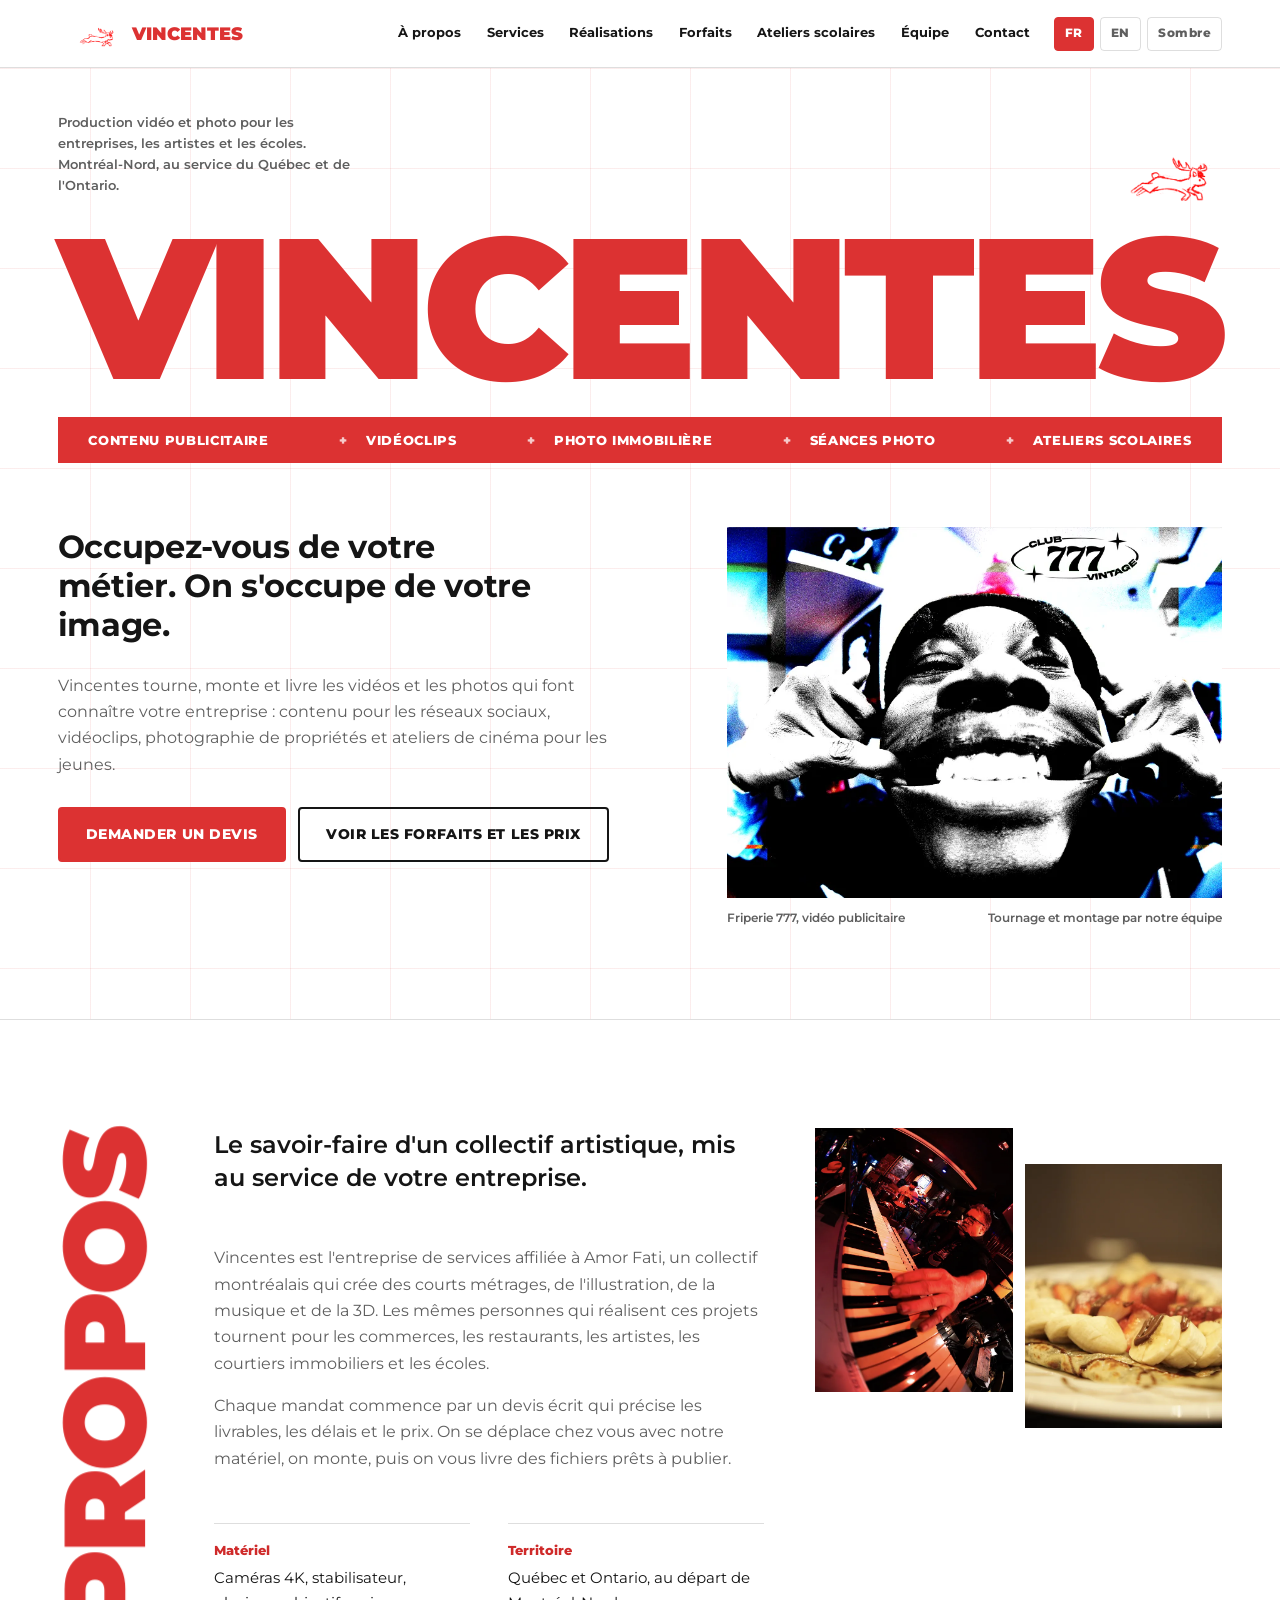
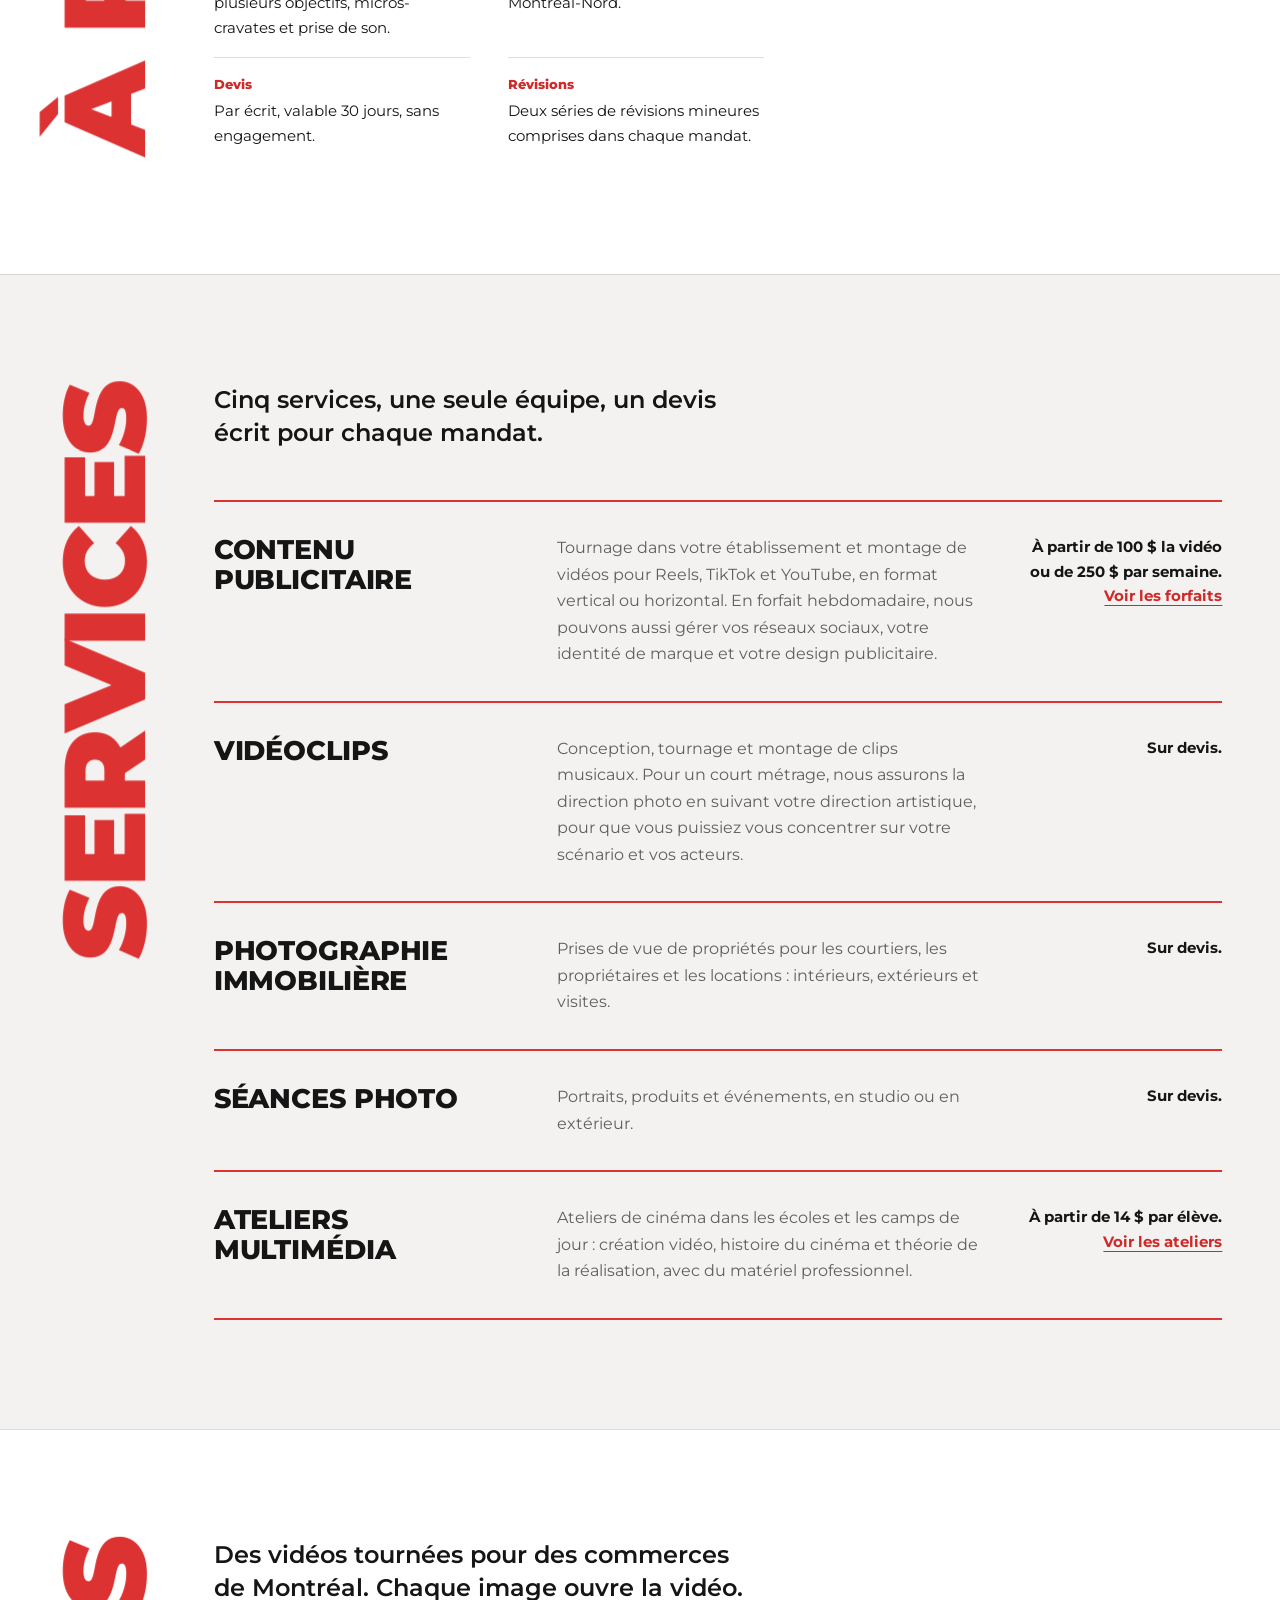
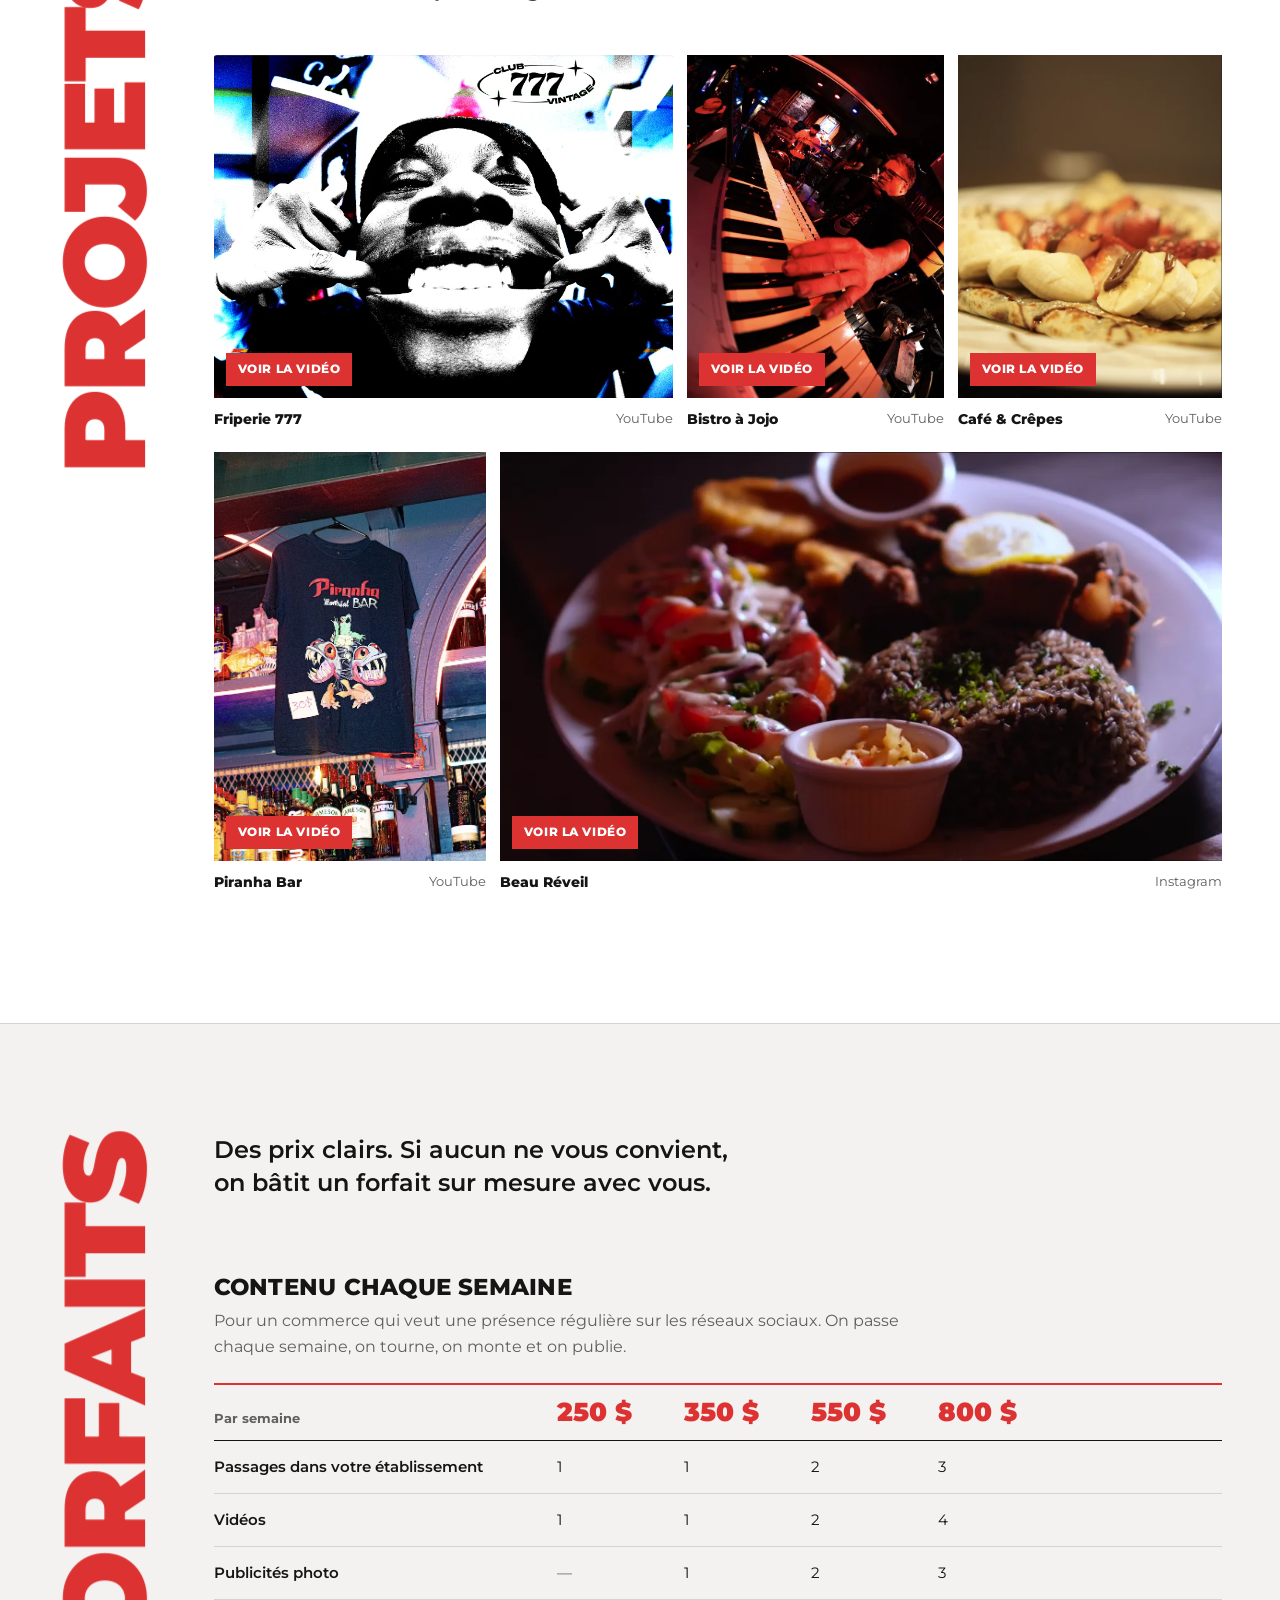
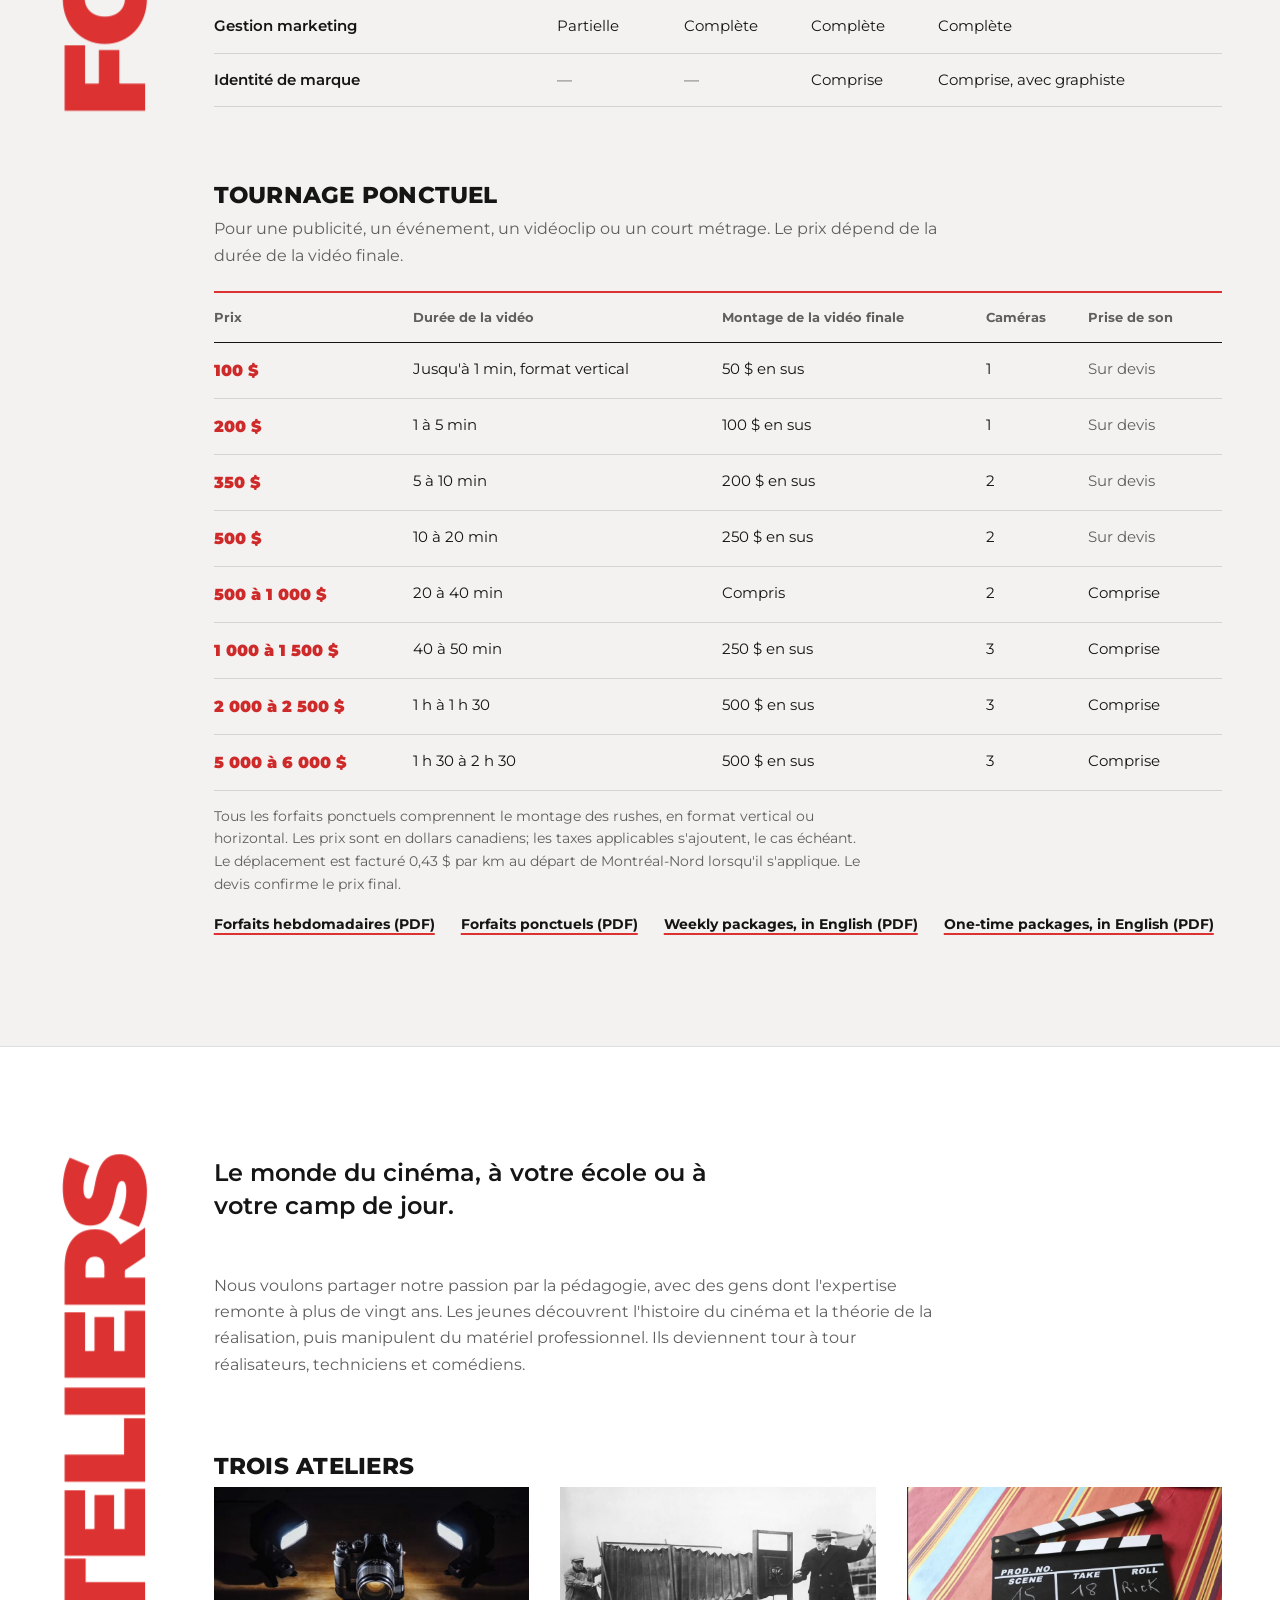
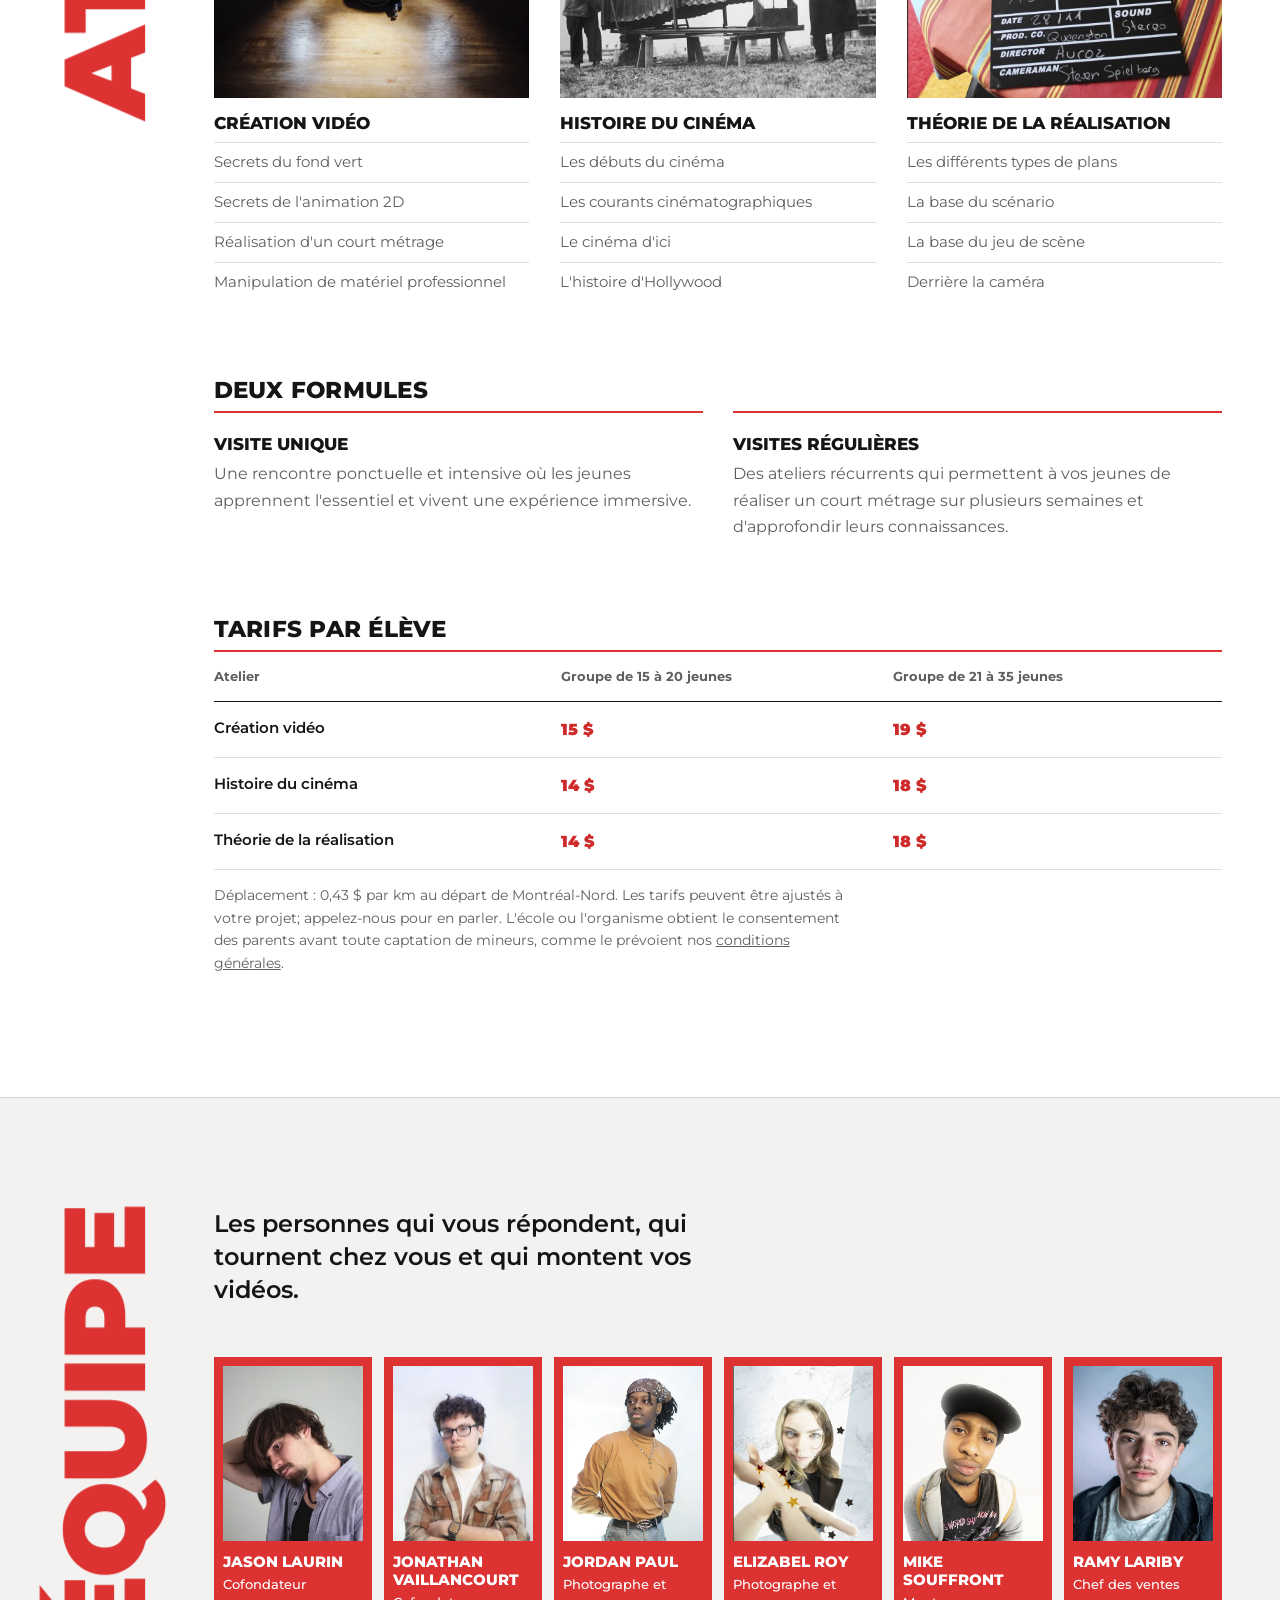
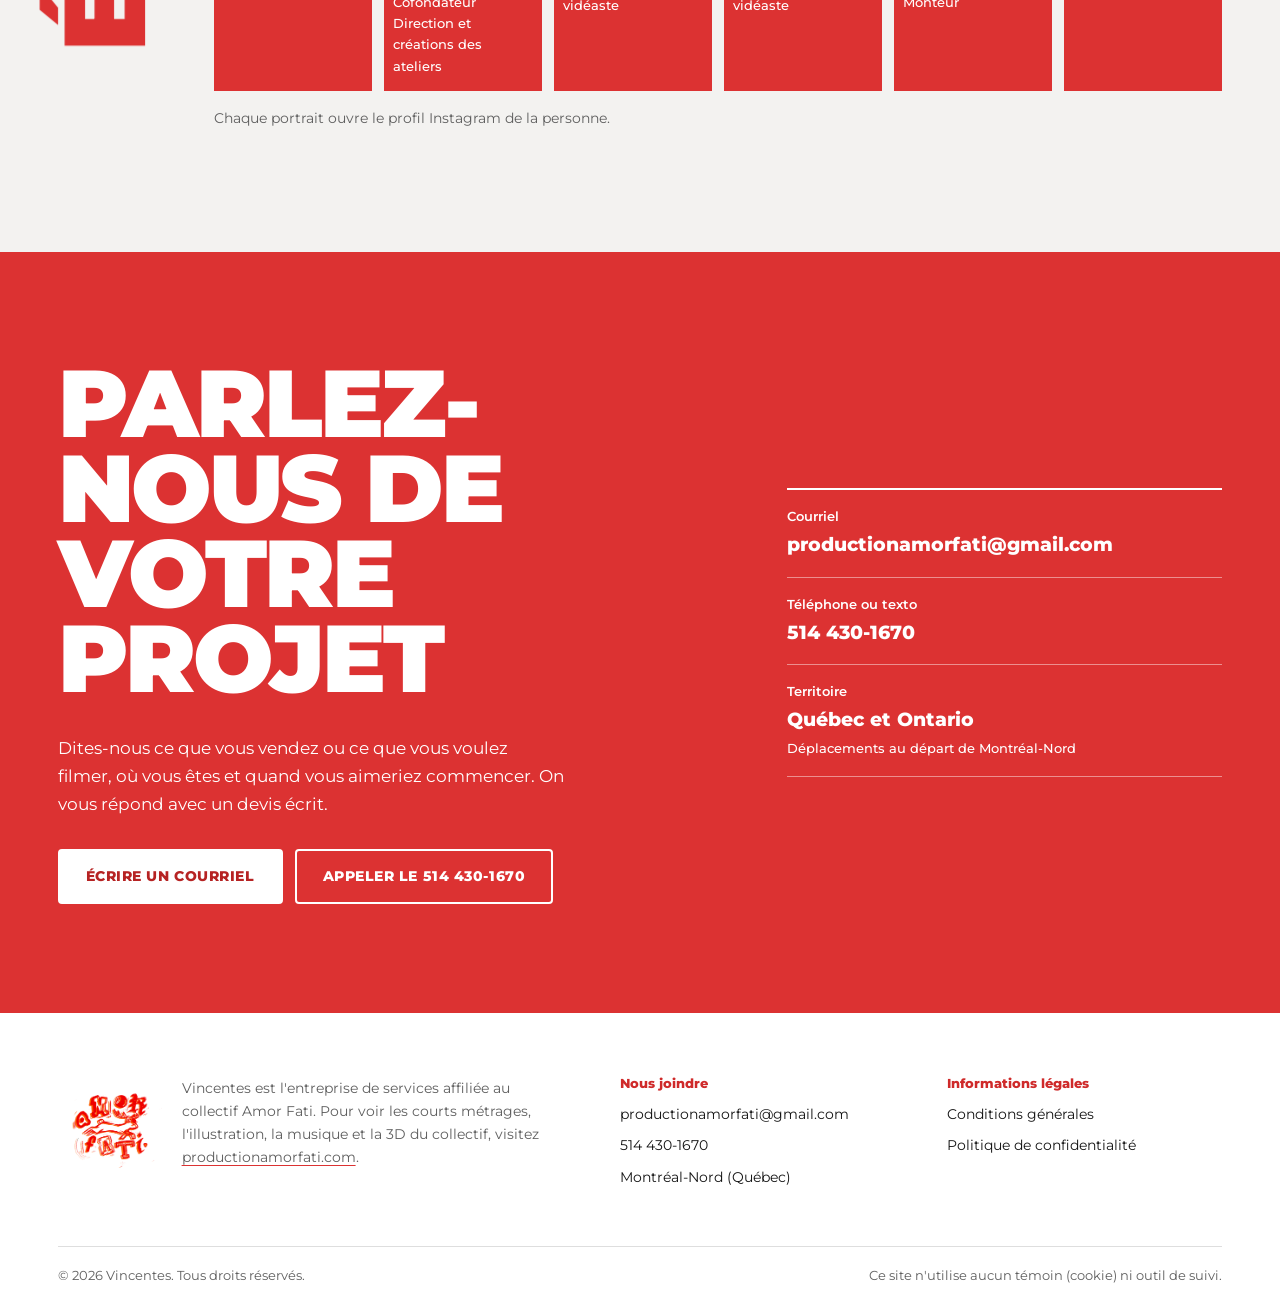
==== commit 12e94141: "Ajout de Jonathan Vaillancourt à l'équipe Cofondateur, direction et créations des ateliers. La grill" ====
--- a/index.html
+++ b/index.html
@@ -363,6 +363,11 @@
                         <span class="member-name">Jason Laurin</span>
                         <span class="member-role" data-en="Co-founder">Cofondateur</span>
                     </a>
+                    <a class="member" href="https://www.instagram.com/jonahmarcy/" target="_blank" rel="noopener">
+                        <img src="assets/img/equipe/jonathan.webp" alt="Portrait de Jonathan Vaillancourt" width="560" height="753" loading="lazy">
+                        <span class="member-name">Jonathan Vaillancourt</span>
+                        <span class="member-role" data-en="Co-founder<br>Workshop direction and development">Cofondateur<br>Direction et créations des ateliers</span>
+                    </a>
                     <a class="member" href="https://www.instagram.com/yacancallmejo/" target="_blank" rel="noopener">
                         <img src="assets/img/equipe/jordan.webp" alt="Portrait de Jordan Paul" width="544" height="723" loading="lazy">
                         <span class="member-name">Jordan Paul</span>
--- a/assets/css/style.css
+++ b/assets/css/style.css
@@ -360,7 +360,7 @@
 @media (max-width: 760px) { .workshops, .formulas { grid-template-columns: 1fr; } }
 
 /* --- Équipe : tuiles rouges --- */
-.team { display: grid; grid-template-columns: repeat(5, minmax(0, 1fr)); gap: 12px; }
+.team { display: grid; grid-template-columns: repeat(6, minmax(0, 1fr)); gap: 12px; }
 .member { display: block; background: var(--red); color: #fff; padding: 9px 9px 14px; text-decoration: none; transition: background-color 0.2s ease; }
 .member:hover { background: var(--red-deep); }
 .member img { width: 100%; aspect-ratio: 4 / 5; object-fit: cover; object-position: center top; background: #2a2a2e; }
